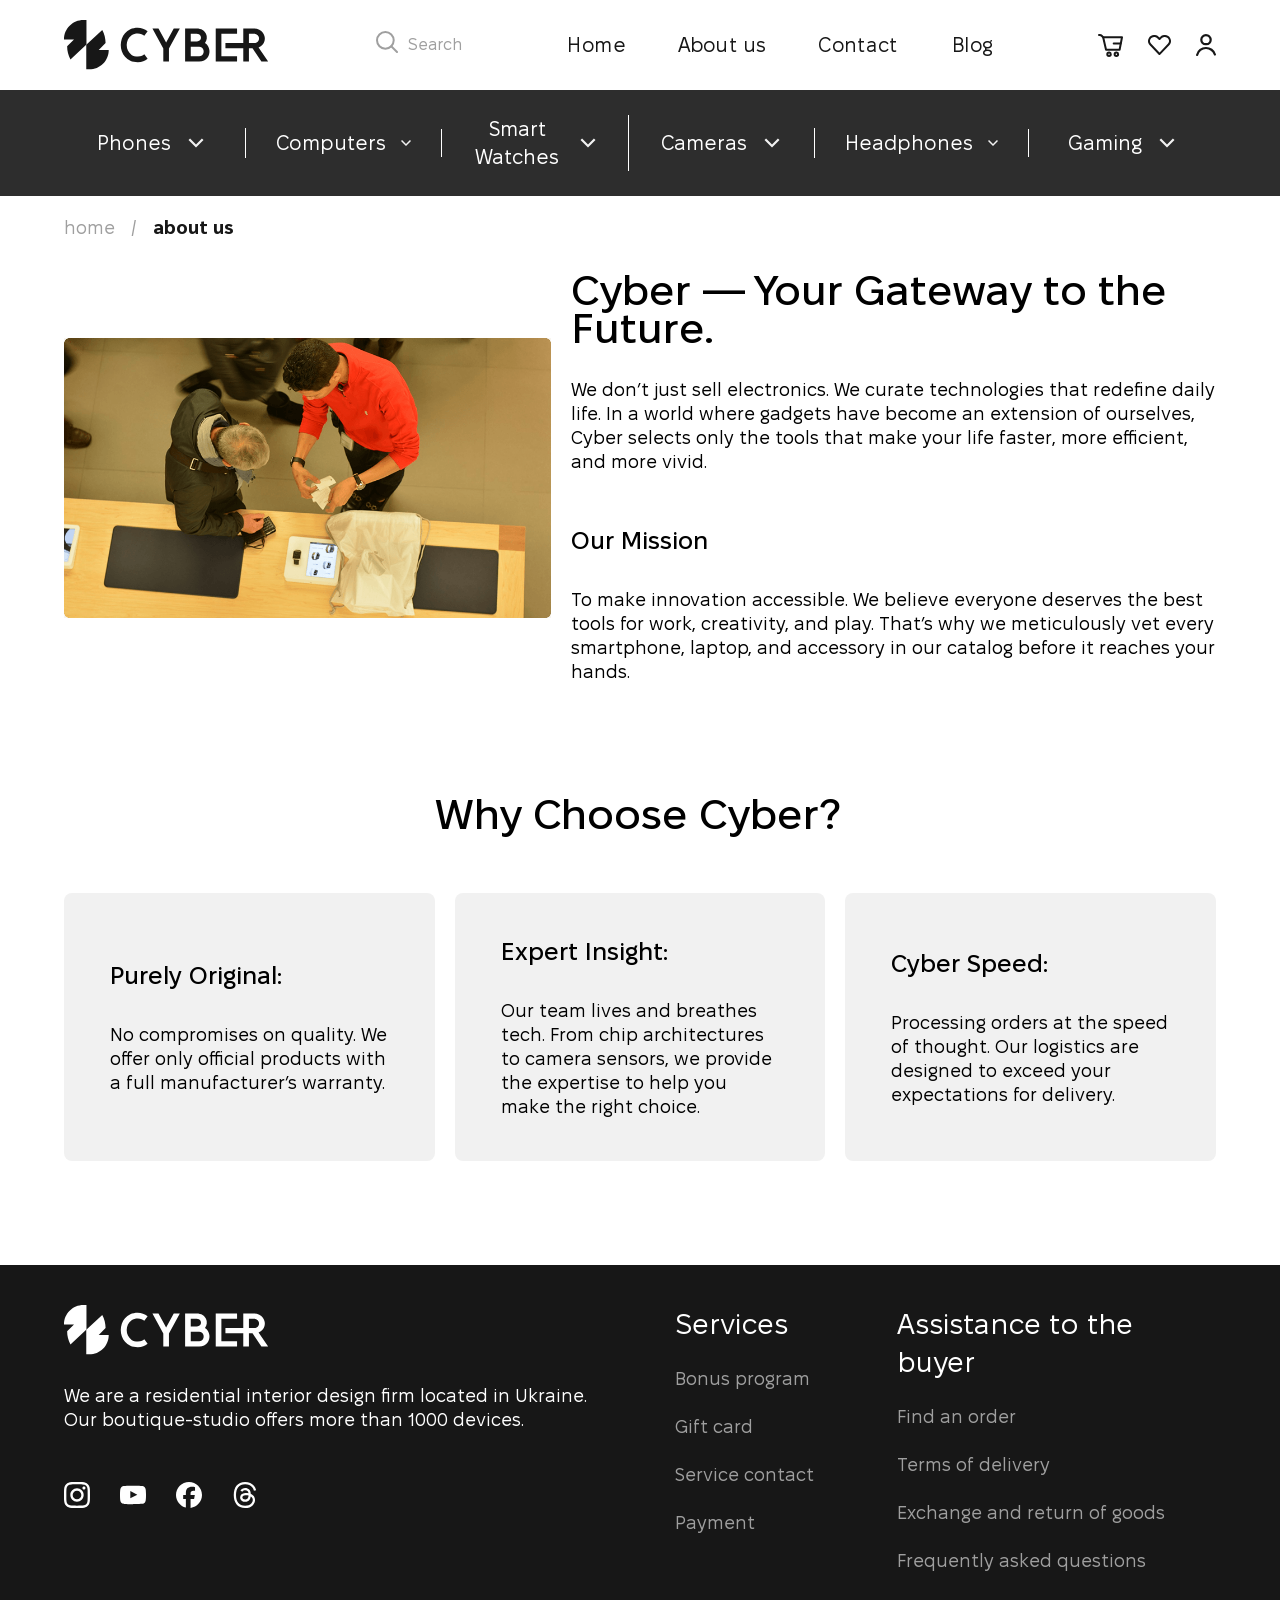
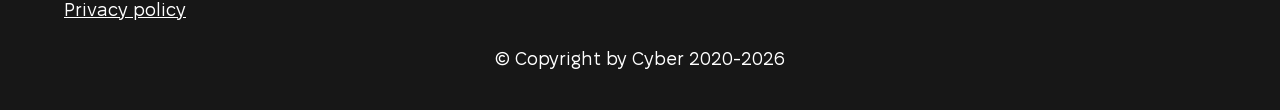
==== about_us.html @ cc4e43ae "adaptive-first-ready-page" ====
<!DOCTYPE html>
<html lang="en">

<head>
    <meta charset="UTF-8">
    <meta name="viewport" content="width=device-width, user-scalable=yes, initial-scale=1.0, maximum-scale=2.0, minimum-scale=1.0">
    <title>E-com-Cyber - techical shop, apple, android, freeges, about_us</title>
    <link rel="stylesheet" href="css/style.css">
</head>

<body>
    <header class="header">
        <nav class="wrapper">
            <div class="for-aling-items">
                <div class="light-line disp-flex">
                    <a href="index.html">
                        <picture>
                            <img class="width-one-hunred logo" src="img/logo-head.svg" alt="logo">
                        </picture>
                    </a>
                    <div class="search disp-flex">
                        <picture>
                            <img src="img/search.svg" alt="search">
                        </picture>
                        <p>Search</p>
                    </div>
                    <div>
                        <picture class="for-menu-header"><img src="img/burger.svg" alt="burger"></picture>
                        <ul class="list-header disp-flex">
                            <li><a href="index.html">Home</a></li>
                            <li><a href="about_us.html">About us</a></li>
                            <li><a href="contact.html">Contact</a></li>
                            <li><a href="blog.html">Blog</a></li>
                        </ul>
                    </div>
                    <ul class="icons disp-flex">
                        <li><a href="#"><img class="svg" src="img/shop-cart.svg" alt="cart"></a></li>
                        <li><a href="#"><img class="svg" src="img/heart.svg" alt="heart"></a></li>
                        <li><a href="#"><img class="svg" src="img/log-in.svg" alt="log-in"></a></li>
                    </ul>
                </div>
            </div>
        </nav>
        <div class="dark-line">
            <nav class="wrapper">
                <div class="dark-line-block">
                    <ul class="dark-line-list">
                        <li class="border">
                            <a href="#">
                                Phones
                                <img class="svg-rotate" src="img/arrow.svg" alt="arrow">
                            </a>
                        </li>
                        <li class="border">
                            <a href="#">
                                Computers
                                <img class="svg-rotate" src="img/arrow.svg" alt="arrow">
                            </a>
                        </li>
                        <li class="border">
                            <a href="#">
                                Smart Watches
                                <img class="svg-rotate" src="img/arrow.svg" alt="arrow">
                            </a>
                        </li>
                        <li class="border">
                            <a href="#">
                                Cameras
                                <img class="svg-rotate" src="img/arrow.svg" alt="arrow">
                            </a>
                        </li>
                        <li class="border">
                            <a href="#">
                                Headphones
                                <img class="svg-rotate" src="img/arrow.svg" alt="arrow">
                            </a>
                        </li>
                        <li>
                            <a href="#">
                                Gaming
                                <img class="svg-rotate" src="img/arrow.svg" alt="arrow">
                            </a>
                        </li>
                    </ul>
                </div>
            </nav>
        </div>
    </header>
    <main>
        <div class="wrapper">
                <div class="active-page">
                    <div class="active-page-div">
                        <span class="grey-sp"><a href="index.html">home</a></span><span class="grey-sp">/</span><span
                            class="dark-sp"><a href="about_us.html">about us</a></span>
                    </div>
                </div>
                <section class="disp-flex space-between img-text">
                    <picture>
                        <img class="img_about-us" src="img/photo-a-s.png" alt="about us">
                    </picture>
                    <div class="text_and_head">
                        <div class="first-text-bl">
                            <h1>Cyber — Your Gateway to the Future.</h1>
                            <p>We don’t just sell electronics. We curate technologies that redefine daily life. In a world
                                where gadgets have become an extension of ourselves, Cyber selects only the tools that make
                                your life faster, more efficient, and more vivid.</p>
                        </div>
                        <div class="second-text-bl">
                            <h3>Our Mission</h3>
                            <p>To make innovation accessible. We believe everyone deserves the best tools for work,
                                creativity, and play. That’s why we meticulously vet every smartphone, laptop, and accessory
                                in our catalog before it reaches your hands.</p>
                        </div>
                    </div>
                </section>
                <div class="head-and-reasons">
                    <h2>Why Choose Cyber?</h2>
                    <div class="disp-grid reasons-bl">
                        <div class="reasons-a-u">
                            <h3>Purely Original:</h3>
                            <p>No compromises on quality. We offer only official products with a full manufacturer’s
                                warranty.</p>
                        </div>
                        <div class="reasons-a-u">
                            <h3>Expert Insight:</h3>
                            <p>Our team lives and breathes tech. From chip architectures to camera sensors, we provide the
                                expertise to help you make the right choice.</p>
                        </div>
                        <div class="reasons-a-u">
                            <h3>Cyber Speed:</h3>
                            <p>Processing orders at the speed of thought. Our logistics are designed to exceed your
                                expectations for delivery.</p>
                        </div>
                    </div>
                </div>
            </div>
        </div>
    </main>
    <footer class="footer">
        <nav class="wrapper">
            <div>
                <div class="for-media justify-center for-padding">
                    <div>
                        <a href="index.html">
                            <img class="logo" src="img/logo-footer.svg" alt="logo">
                        </a>
                        <p class="text-footer item-foot">We are a residential interior design firm located in Ukraine.
                            Our
                            boutique-studio offers more than 1000 devices.</p>
                        <ul class="images-footer disp-flex">
                            <li><a class="socials" href="#"><img src="img/social-inst.svg" alt="instagram"></a></li>
                            <li><a class="socials" href="#"><img src="img/yt.svg" alt="you-tube"></a></li>
                            <li><a class="socials" href="#"><img src="img/fcbk.svg" alt="facebook"></a></li>
                            <li><a class="socials" href="#"><img src="img/social.svg" alt="social"></a></li>
                        </ul>
                    </div>
                    <ul class="first-list-footer list-footer">
                        <li>
                            <h2 class="head-footer margin-none">Services</h2>
                        </li>
                        <li class="item-foot"><a href="#">Bonus program</a></li>
                        <li class="item-foot"><a href="#">Gift card</a></li>
                        <li class="item-foot"><a href="#">Service contact</a></li>
                        <li class="item-foot"><a href="#">Payment</a></li>
                    </ul>
                    <ul class="second-list-footer list-footer">
                        <li>
                            <h2 class="head-footer margin-none">Assistance to the buyer</h2>
                        </li>
                        <li class="item-foot"><a href="#">Find an order</a></li>
                        <li class="item-foot"><a href="#">Terms of delivery</a></li>
                        <li class="item-foot"><a href="#">Exchange and return of goods</a></li>
                        <li class="item-foot"><a href="#">Frequently asked questions</a></li>
                    </ul>
                </div>
            </div>
            <p class="link"><a href="#">Privacy policy</a></p>
            <div class="text-bottom-foot-bl">
                <p class="text-bottom-foot">© Copyright by Cyber 2020-2026</p>
            </div>
        </nav>
    </footer>
</body>

</html>
---- css/style.css ----
@font-face {
    font-family: "Fixel Display";
    src: url("../fonts/FixelDisplay-Thin.woff2") format('woff2'),
        url("../fonts/FixelDisplay-Thin.woff") format('woff'),
        url("../fonts/FixelDisplay-Thin.ttf") format('truetype');
    font-weight: 100;
    font-style: normal;
    font-display: swap;
}

@font-face {
    font-family: "Fixel Display";
    src: url("../fonts/FixelDisplay-Medium.woff2") format('woff2'),
        url("../fonts/FixelDisplay-Medium.woff") format('woff'),
        url("../fonts/FixelDisplay-Medium.ttf") format('truetype');
    font-weight: 500;
    font-style: normal;
    font-display: swap;
}

@font-face {
    font-family: "Fixel Display";
    src: url("../fonts/FixelDisplay-Bold.woff2") format('woff2'),
        url("../fonts/FixelDisplay-Bold.woff") format('woff'),
        url("../fonts/FixelDisplay-Bold.ttf") format('truetype');
    font-weight: bold;
    font-style: normal;
    font-display: swap;
}

@font-face {
    font-family: "Fixel Display";
    src: url("../fonts/FixelDisplay-Regular.woff2") format('woff2'),
        url("../fonts/FixelDisplay-Regular.woff") format('woff'),
        url("../fonts/FixelDisplay-Regular.ttf") format('truetype');
    font-weight: normal;
    font-style: normal;
    font-display: swap;
}

* {
    margin: 0;
    padding: 0;
}

img {
    min-width: 20rem;
    width: 100%;
}

.logo {
    min-width: 100rem;
    max-width: 205rem;
}

html {
    font-size: 0.55px;
}

body {
    cursor: url(../img/phone.cur), auto;
    padding: 0;
    margin: 0;
    font-family: "Fixel Display";
}

a {
    cursor: url(../img/click.cur), default;
}

.header {
    margin: 0 auto;
}

.main {
    margin: 0 auto;
}

.wrapper {
    margin: 0 auto;
    max-width: 1920px;
    width: 90%;

}

ul,
ol {
    list-style: none;
}

li,
ol,
ul,
div,
h3 {
    margin: 0;
}

a {
    text-decoration: none;
}

.disp-flex {
    gap: 10px;
    display: flex;
    align-items: center;
}

.space-between {
    display: flex;
    justify-content: space-between;
}

.disp-grid {
    display: grid;
}

.light-line {
    justify-content: space-between;
    background-color: #FFFFFF;
    padding: 20rem 0;
    display: flex;
    align-items: center;
}

.search {
    font-size: 16rem;
    gap: 10rem;
    color: #9F9F9F;
    display: flex;
    flex-direction: row;
    align-items: center;
    min-height: 50rem;
}

.gap-forty {
    display: flex;
    flex-direction: column;
    gap: 40rem;
}

.svg-rotate {
    transition: 0.4s;
    max-width: 30rem;
}

.svg-rotate:hover {
    transform: rotate(180deg);
}

.svg {
    max-width: 60rem;
    transition: 0.4s;
}

.svg:hover {
    padding-bottom: 3rem;
    transform: scale(1.1);
}

.header-aling {
    justify-content: space-between;
}

.dark-bgc {
    display: none;
    position: fixed;
    top: 0;
    left: 0;
    width: 100%;
    height: 100%;
    background-color: rgba(0, 0, 0, 0.3);
    backdrop-filter: blur(4px);
    z-index: 2;
}

.for-menu-header {
    display: block;
    width: 50px;
    height: 100%;
    cursor: pointer;
}

.cancel {
  position: absolute;
  top: 5px;
  right: 5px;
  cursor: pointer;
}

.list-header {
    display: flex;
    padding: 20px 30px;
    flex-direction: column;
    justify-content: space-around;
    align-items: flex-start;
    position: fixed;
    background-color: #fff;
    width: 50%;
    min-height: 75vh;
    top: 0;
    left: -100%;
    z-index: 2;
    transition: all .5s ease;
    gap: 60rem;
    border-radius: 0 0 20px;
}

.list-header li {
    font-size: 39rem;
    padding-bottom: 20px;
    transform: scale(1.1);
}

.list-header li a,
.icons li a {
    color: #171717;
}

.list-header li a{
    transition: 0.4s;
    border-bottom: 2px solid transparent;
}

.list-header li a:hover {
   border-bottom: 2px solid #171717;
}

.icons {
    display: none;
    gap: 25rem;
}

.dark-line {
    background-color: #2D2D2D;
    padding: 25rem 0;
}

.dark-line-list {
    display: grid;
    flex-direction: row;
    gap: 5px;
    grid-template-columns: repeat(2, 1fr);
    align-items: center;
    justify-content: center;
    margin: 0 auto;
}

.dark-line-list .border {
    border-right: 1px solid#FFF;
}

.dark-line-list li a {
    font-size: 20rem;
    padding: 0 25rem;
    transition: 0.4s;
    color: #FFF;
    display: flex;
    gap: 10rem;
    flex-direction: row;
    align-items: center;
    justify-content: center;
    color: #FFFFFF;
    text-align: center;
}

.dark-line-list a:hover {
    transform: scale(1.05);
}

.main-head {
    font-weight: 200;
    text-transform: uppercase;
    font-style: normal;
    font-size: 72rem;
    margin-bottom: 0;
}

.part-of-head {
    font-weight: 500;
}

.block-for-shadow {
    position: relative;
}

.shadow {
    border-radius: 100%;
    position: absolute;
    display: block;
    min-width: 596px;
    min-height: 554px;
    bottom: -10%;
    z-index: 0;
    opacity: 0.3;
}

.orange {
    right: 45%;
    background: #DB7A47;
    box-shadow: 0 0 90px 100px #DB7A47;
}

.grey {
    left: 45%;
    background: #DCDCDA;
    box-shadow: 0 0 90px 100px #DCDCDA;
}

.img-bl {
    position: relative;
    z-index: 1;
    display: flex;
    align-items: flex-end;
    justify-content: center;
    width: 100%;
    margin: 0;
    padding: 60rem 0 0;
}

.main-block h2 {
    text-transform: uppercase;
    font-size: 42rem;
}

.macbook-block {
    display: flex;
    flex-direction: column;
    gap: 20rem;
}

.for-text {
    flex-direction: column;
    display: flex;
    gap: 40rem;
}

.img-iphones {
    max-width: 1000rem;
}

.macbook-block h2 {
    margin: 0;
}

.dark-btn {
    max-width: 248px;
    width: 100%;
    display: block;
    color: var(--text-color, #171717);
    text-align: center;
    font-size: 30rem;
    font-style: normal;
    font-weight: 400;
    line-height: normal;
    padding: 11rem 10rem;
    border-radius: 5px;
    border: 1px solid var(--text-color, #171717);
    transition: 0.4s;
}

.dark-btn:hover {
    border: 1px solid transparent;
    background-color: var(--text-color, #171717);
    color: #f1f1f1;
}

.text-block {
    font-size: 18rem;
}

.text-info {
    color: FFF;
    align-items: center;
    font-size: 28rem;
    font-style: normal;
    font-weight: 400;
    margin-top: 0;
}

.button-iphones a {
    margin: 0;
}

.button {
    width: 100%;
}

.button a {
    max-width: 270rem;
    width: 100%;
    display: block;
    border-radius: 5px;
    border: 1px solid #FFF;
    padding: 11rem 10rem;
    text-align: center;
    font-size: 30rem;
    color: #FFFFFF;
    margin: 0 auto;
    transition: 0.4s;
}

.button a:hover {
    color: #000;
    border: 1px solid #FFF;
    background-color: #fff;
}

.info {
    display: flex;
    flex-direction: column;
    align-items: center;
    text-align: center;
    gap: 50rem;
}

.info p,
.info h1,
.info a {
    color: #FFF;
}

.iphones-block {
    overflow: hidden;
    padding: 100rem 0 0 0;
    display: flex;
    flex-direction: column;
    justify-content: space-between;
    margin: 0 auto;
    min-height: 830rem;
    background: var(--text-color, #171717);
}

.section {
    align-items: center;
}

.main-block {
    display: grid;
    min-height: 800rem;
    grid-template-columns: repeat(1, 1fr);
    grid-template-rows: repeat(4, 1fr);
}

.macbook-block {
    padding: 10rem 0 10rem 10rem;
    background: var(--ligh-gray, #F1F1F1);
    grid-column: 1 / 2;
    grid-row: 2 / 3;
    display: flex;
    align-items: center;
    justify-content: space-between;
    gap: 15rem;
    flex-direction: row;
}

.plastation-five {
    gap: 15rem;
    padding: 10rem 10rem 10rem 0;
    display: flex;
    flex-direction: row;
    justify-content: space-between;
    align-items: center;
    background: #FFF;
    grid-column: 1 / 2;
    grid-row: 1 / 2;
}

.text-apl-vision {
    max-width: 348px;
}

.apple-airpods-block {
    padding: 10rem 10rem 10rem 0;
    grid-column: 2 / 3;
    grid-row: 2 / 3;
    background: #F1F1F1;
    display: flex;
    flex-direction: row;
    align-items: center;
    justify-content: space-between;
}

.apl-vision-block {
    gap: 15rem;
    display: flex;
    padding: 10rem 10rem 10rem 0;
    flex-direction: row;
    justify-content: space-between;
    background: #CACACA;
    grid-column: 2/3;
    align-items: center;
    grid-column: 2 / 3;
    grid-row: 2 / 3;
}


.styles-for-head {
    gap: 15rem;
    font-size: 42rem;
    font-style: normal;
    font-weight: 500;
    line-height: normal;
    margin: 0;
    padding: 100rem 0 40rem 0;
}

.buttons-list {
    padding: 0;
    justify-content: center;
    gap: 20rem;
    grid-template-columns: repeat(2, 1fr);
}

.btn-grey {
    font-size: 28rem;
    font-style: normal;
    font-weight: 400;
    line-height: normal;
    background-color: #F1F1F1;
    color: #171717;
    min-height: 110px;
    display: block;
    align-items: center;
    border-radius: 5px;
    display: grid;
    text-align: center;
    align-items: center;
    transition: 0.4s;
}

.btn-grey:hover {
    background-color: #171717;
    color: #F1F1F1;
}

.buttons-disp-block {
    display: block;
}

.ul-category-list {
    display: flex;
    max-width: 617px;
    justify-content: space-between;
    margin: 0;
    padding: 0;
}

.items_list-category a {
    font-size: 24rem;
    font-style: normal;
    font-weight: 400;
    line-height: normal;
    color: #9F9F9F;
    transition: 0.4s;
    border-bottom: 2px solid transparent;
}

.items_list-category a:hover {
    color: #171717;
    border-bottom: 2px solid #000;
}

.items_list-category-dark a {
    color: #171717;
    border-bottom: 2px solid #000;
}

.figures_main-page {
    display: grid;
    grid-template-columns: repeat(2, 1fr);
    grid-template-rows: auto;
    gap: 20rem;
    padding: 37rem 0 0 0;
}

.figures_main-page-second {
    display: grid;
    grid-template-columns: repeat(2, 1fr);
    grid-template-rows: auto;
    gap: 20rem;
    padding-bottom: 100rem;
}

.figure {
    margin: 0;
    padding: 28rem 24rem 38rem;
    background-color: #F1F1F1;
    border-radius: 5px;
    display: flex;
    align-items: center;
    text-align: center;
    flex-direction: column;
    transition: 0.4s;
}

.figure:hover {
    box-shadow: 0 0 5px 5px rgba(0, 0, 0, 0.1);
}

.column-space-beetwen {
    display: flex;
    flex-direction: column;
    justify-content: space-between;
    margin: 0;
    padding: 0;
    padding: 0;
    height: 100%;
}

.btn_figures-block {
    width: 100%;
    display: block;
}

.price-and-button {
    display: flex;
    flex-direction: column;
}

.text-and-button p,
.text-and-button h3,
.text-and-button a {
    margin: 0;
}

.img-figure,
.for-img-scale {
    width: 100%;
    margin: 0;
    max-height: 340px;
}

.heads_figure {
    font-size: 24rem;
    font-weight: 500;
}

.price-bl {
    display: flex;
    align-items: center;
    gap: 10rem;
    justify-content: center;
}

.price {
    padding-bottom: 20rem;
    font-size: 30rem;
    font-weight: 700;
    margin: 0;
}

.discount {
    color: var(--gray-middle, #9F9F9F);
    text-decoration: line-through;
    font-size: 20rem;
    font-style: normal;
    font-weight: 400;
    padding-bottom: 20rem;
}

.price-and-button {
    display: flex;
    flex-direction: column;
}

.btn_figures {
    box-sizing: border-box;
    margin: 0;
    border: 2px solid transparent;
    color: #FFF;
    font-size: 24rem;
    font-style: normal;
    font-weight: 400;
    line-height: normal;
    background-color: #171717;
    display: block;
    padding: 7rem 20rem;
    width: 100%;
    max-width: 250px;
    border-radius: 5px;
    margin: 0 auto;
    transition: 0.4s;
}

.btn_figures:hover {
    transform: scale(1.03);
    border: 2px solid #000;
    background: #FFF;
    color: #171717;
}

.winter-sale {
    display: inline-block;
    text-transform: uppercase;
    font-size: 55rem;
    color: #FFF;
    margin: 0;
}

.span-winter-sale {
    font-weight: 200;
}

.winter-sale-section {
    overflow: hidden;
    display: flex;
    gap: 20px;
    justify-content: space-between;
    margin-bottom: 96rem;
    background: radial-gradient(109.45% 50% at 50% 50%, #000 0%, #282828 100%);
}

.img-winter-sale-for-position {
    position: absolute;
}

.img-winter-sale {
    min-height: 100%;
    display: flex;
    align-items: center;
}

.head-winter-sale {
    display: flex;
    text-align: center;
}

.winter-sale-block {
    display: flex;
    flex-direction: column;
    align-items: center;
    gap: 60rem;
}

.aling-winter-sale {
    min-height: 35vh;
    display: flex;
    text-align: center;
    justify-content: center;
}

.button-winter-sale {
    margin: 0;
    display: block;
    max-width: 270rem;
    width: 100%;

}

.btn-winter-sale {
    display: block;
    max-width: 270rem;
    width: 100%;
    box-sizing: border-box;
}

.iphones-winter-sale {
    min-height: 100%;
    display: flex;
    align-items: flex-end;
}

.aling-items {
    display: flex;
    align-items: center;
    flex-direction: column;
}

.margin-none {
    margin: 0;
}

.aling-items-foot {
    display: flex;
    align-items: center;
}

.text-left {
    text-align: left;
}

.footer {
    background-color: #171717;
    color: #FFFFFF;
}

.text-footer {
    padding: 29rem 0 50rem;
    max-width: 528px;
    font-size: 18rem;
    font-style: normal;
    font-weight: 400;
    line-height: normal;
}

.head-footer {
    font-size: 28rem;
    font-style: normal;
    font-weight: 400;
    line-height: normal;
    display: flex;
    flex-direction: column;
    gap: 24rem;
}

.list-footer {
    display: flex;
    flex-direction: column;
    gap: 24rem;
}

.list-footer li {
    font-size: 18rem;
    font-weight: 400;
}

.first-list-footer {
    padding: 0;
    font-style: normal;
    font-weight: 400;
    line-height: normal;
    min-height: 174px;
}

.second-list-footer {
    padding: 0;
    max-width: 319px;
    min-height: 174px;
}

.images-footer {
    gap: 30rem;
    padding: 0;
    margin: 0;
}

.link {
    padding: 25rem 0;
}

.link a {
    display: inline-block;
    font-size: 18rem;
    font-style: normal;
    font-weight: 400;
    line-height: normal;
    text-decoration-line: underline;
    text-decoration-style: solid;
    color: #FFFFFF;
    transition: 0.4s;
}

.link a:hover {
    padding-left: 5rem;
    transform: scale(1.1);
}

.text-bottom-foot {
    color: #FFFFFF;
    font-size: 18rem;
    font-style: normal;
    font-weight: 400;
    line-height: normal;
    text-align: center;
}

.text-bottom-foot-bl {
    width: 100%;
    padding-bottom: 39rem;
}

.justify-center {
    justify-content: space-between;
}

.item-foot a {
    border-bottom: solid 3px transparent;
    color: var(--gray-middle, #9F9F9F);
    font-size: 18rem;
    font-style: normal;
    font-weight: 400;
    line-height: normal;
    transition: 0.4s;
}

.item-foot a:hover {
    border-bottom: solid 2px var(--gray-middle, #9F9F9F);
}

.for-padding {
    padding: 40rem 0 0 0;
}

.active-page {
    font-family: "Fixel Display";
    font-size: 18rem;
    font-style: normal;
    line-height: normal;
    padding: 20rem 0 32rem;
}

.active-page-div {
    gap: 16rem;
    display: inline-flex;
}

.active-page .grey-sp {
    color: #9F9F9F;
    font-weight: 400;
}

.dark-sp,
.grey-sp {
    transition: 0.4s;
}

.grey-sp a {
    color: #9F9F9F;
    font-weight: 400;
}

.grey-sp:hover {
    transform: scale(1.06);
}

.active-page .dark-sp {
    font-family: "Fixel Display";
    font-size: 18rem;
    font-style: normal;
    font-weight: 600;
    line-height: normal;
}

.dark-sp a {
    font-family: "Fixel Display";
    font-size: 18rem;
    font-style: normal;
    font-weight: 600;
    line-height: normal;
    color: #171717;
}

.dark-sp:hover {
    transform: scale(1.06);
}


.socials img {
    transition: 0.4s;
}

.socials img:hover {
    transform: scale(1.25);
}

/* about us */

.img-text {
    gap: 20rem;
}

.img_about-us {
    max-width: 870px;
    width: 100%;
}

.head-and-reasons {
    padding: 101rem 0 104rem;
}

.head-and-reasons h2 {
    max-width: 410px;
    margin: 0 auto;
    font-size: 42rem;
    font-style: normal;
    font-weight: 500;
    line-height: normal
}

.text_and_head {
    max-width: 742px;
    width: 100%;
}

.first-text-bl {
    display: flex;
    flex-direction: column;
    padding-bottom: 50rem;
    gap: 30rem;
}

.first-text-bl h1 {
    font-size: 42rem;
    font-style: normal;
    font-weight: 500;
    line-height: 0.9em;
}

.first-text-bl p,
.second-text-bl p {
    font-size: 18rem;
    font-style: normal;
    font-weight: 400;
    line-height: normal;
}

.second-text-bl {
    display: flex;
    flex-direction: column;
    gap: 30rem;
}

.second-text-bl h3 {
    font-size: 24rem;
    font-style: normal;
    font-weight: 500;
    line-height: normal;
}

.reasons-bl {
    min-height: 200px;
    padding-top: 50rem;
    grid-template-columns: repeat(3, 1fr);
    flex-direction: row;
    gap: 20px;
}

.reasons-a-u {
    display: flex;
    flex-direction: column;
    justify-content: center;
    padding: 42rem 46rem;
    border-radius: 8px;
    gap: 30rem;
    background: var(--ligh-gray, #F1F1F1);
}

.reasons-a-u h3 {
    font-size: 24rem;
    font-style: normal;
    font-weight: 500;
    line-height: normal;
}

.reasons-a-u p {
    font-size: 18rem;
    font-style: normal;
    font-weight: 400;
    line-height: normal;
}

/* contact */


.main-block-contact {
    padding-bottom: 111rem;
}

.flex-column {
    display: flex;
    flex-direction: column;
}

.gap-ten {
    display: flex;
    gap: 10rem;
}

.gap-fifteen {
    display: flex;
    gap: 15rem;
}

.gap-thirty {
    display: flex;
    gap: 30rem;
}

.info-contact {
    display: flex;
    flex-direction: column;
    gap: 35rem;
}

.list-contact {
    flex-direction: column;
}

.blocks-of-info {
    display: flex;
    flex-direction: column;
    gap: 20rem;
}

.for-media {
    display: flex;
    flex-direction: column;
    gap: 20px;
}


.blocks-of-info a,
.blocks-of-info address {
    color: #171717;
    font-size: 18rem;
    font-style: normal;
    font-weight: 400;
    line-height: normal;
}

.blocks-of-info h1,
.blocks-of-info h2 {
    font-size: 24rem;
    font-style: normal;
    font-weight: 500;
    line-height: normal;
}

.geo-loc {
    max-width: 850px;
    width: 100%;
}

/* blog */

.width-one-hunred {
    display: inline-block;
    width: 100%;
}

.figures-blog {
    display: grid;
    grid-template-columns: repeat(2, 1fr);
    gap: 20rem;
    padding-bottom: 99rem;
}

.figure-blog {
    min-height: 560px;
}

.figure-blog figcaption {
    height: 100%;
    display: flex;
    flex-direction: column;
    justify-content: space-between;
    gap: 20rem;
}

.figure-blog figcaption h1,
.figure-blog figcaption h2 {
    font-size: 24rem;
    font-style: normal;
    font-weight: 500;
    line-height: normal;
}

.text-blog {
    font-size: 18rem;
    font-style: normal;
    font-weight: 400;
    line-height: normal;
}

.read-more,
.date {
    color: var(--gray-middle, #9F9F9F);
    font-size: 18rem;
    font-style: normal;
    font-weight: 500;
    line-height: normal;
}

.read-more img {
    max-width: 40rem;
}

.delete-img {
    display: none;

}

.min-width {
    min-width: 30px;
}





@media screen and (min-width:320px) {
    html {
        font-size: 0.55px;
    }

    .icons {
        display: flex;
    }

    .main-block {
        grid-template-columns: repeat(1, 1fr);
        grid-template-rows: repeat(2, 1fr);
    }

    .plastation-five {
        border: 1px solid #000;
        grid-column: 1 / 3;
        grid-row: 1 / 2;
    }

    .macbook-block {
        border: 1px solid #000;
        grid-column: 1 / 3;
        grid-row: 3 / 4;
    }

    .apple-airpods-block {
        border: 1px solid #000;
        grid-column: 1/2;
    }

    .apl-vision-block {
        border: 1px solid #000;
        grid-column: 2 / 3;
        grid-row: 2 / 3;
    }
}

@media screen and (min-width:500px) {
    .main-block {
        grid-template-columns: repeat(4, 1fr);
    }

    .plastation-five {
        padding: 30rem 30rem 30rem 0;
        grid-column: 1 / 3;
        grid-row: 1 / 2;
    }

    .macbook-block {
        padding: 30rem 0 30rem 30rem;
        grid-row: 1 / 3;
        grid-column: 3 / 5;
    }

    .apple-airpods-block {
        padding: 30rem 30rem 30rem 0;
    }

    .apl-vision-block {
        padding: 30rem 30rem 30rem 0;
    }
}

@media screen and (min-width:1200px) {
    .dark-line-list {
        grid-template-columns: repeat(6, 1fr);
    }
}

@media screen and (min-width:638px) {

    .header .list-header {
        display: flex;
        position: static;
        left: 0;
        flex-direction: row;
        justify-content: space-between;
        padding: 0;
        min-height: 0;
        width: 100%;
    }

    .list-header li{
        font-size: 18rem;
        padding: 0;
    }

    .for-menu-header {
        display: none;
    }

    .figures_main-page,
    .figures_main-page-second {
        grid-template-columns: repeat(4, 1fr);
    }
}

@media screen and (min-width:800px) {
    html {
        font-size: 0.75px;
    }

    .delete-img {
        display: block;
    }

}

@media screen and (min-width:1000px) {
    html {
        font-size: 1px;
    }

    .winter-sale {
        font-size: 72rem;
    }

    .buttons-list {
        grid-template-columns: repeat(6, 1fr);
    }

    .for-media {
        flex-direction: row;
        justify-content: space-between;
    }
}
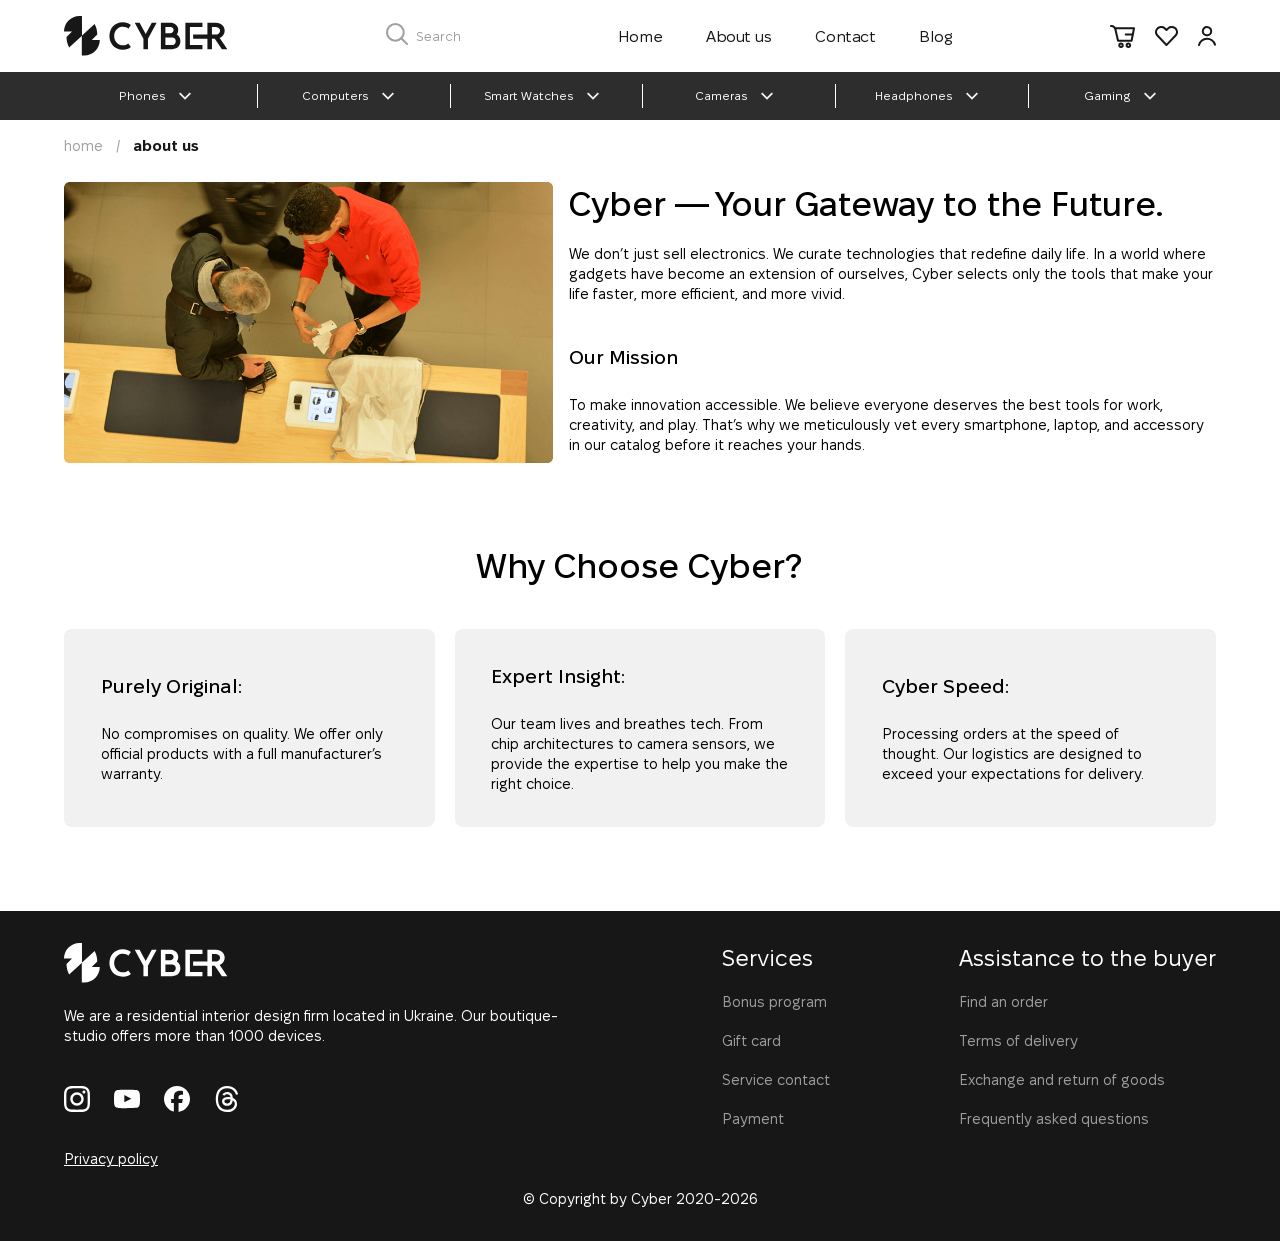
==== commit efdbbd49: "about-us-ready" ====
--- a/about_us.html
+++ b/about_us.html
@@ -9,6 +9,7 @@
 </head>
 
 <body>
+    <div class="dark-bgc"></div>
     <header class="header">
         <nav class="wrapper">
             <div class="for-aling-items">
@@ -25,12 +26,12 @@
                         <p>Search</p>
                     </div>
                     <div>
-                        <picture class="for-menu-header"><img src="img/burger.svg" alt="burger"></picture>
                         <ul class="list-header disp-flex">
-                            <li><a href="index.html">Home</a></li>
-                            <li><a href="about_us.html">About us</a></li>
-                            <li><a href="contact.html">Contact</a></li>
-                            <li><a href="blog.html">Blog</a></li>
+                            <li><a class="item" href="index.html">Home</a></li>
+                            <li><a class="item" href="about_us.html">About us</a></li>
+                            <li><a class="item" href="contact.html">Contact</a></li>
+                            <li><a class="item" href="blog.html">Blog</a></li>
+                            <li class="cancel">x</li>
                         </ul>
                     </div>
                     <ul class="icons disp-flex">
@@ -38,6 +39,7 @@
                         <li><a href="#"><img class="svg" src="img/heart.svg" alt="heart"></a></li>
                         <li><a href="#"><img class="svg" src="img/log-in.svg" alt="log-in"></a></li>
                     </ul>
+                    <picture class="for-menu-header"><img src="img/burger.svg" alt="burger"></picture>
                 </div>
             </div>
         </nav>
@@ -94,42 +96,46 @@
                             class="dark-sp"><a href="about_us.html">about us</a></span>
                     </div>
                 </div>
-                <section class="disp-flex space-between img-text">
-                    <picture>
-                        <img class="img_about-us" src="img/photo-a-s.png" alt="about us">
-                    </picture>
-                    <div class="text_and_head">
-                        <div class="first-text-bl">
-                            <h1>Cyber — Your Gateway to the Future.</h1>
-                            <p>We don’t just sell electronics. We curate technologies that redefine daily life. In a world
-                                where gadgets have become an extension of ourselves, Cyber selects only the tools that make
-                                your life faster, more efficient, and more vivid.</p>
-                        </div>
-                        <div class="second-text-bl">
-                            <h3>Our Mission</h3>
-                            <p>To make innovation accessible. We believe everyone deserves the best tools for work,
-                                creativity, and play. That’s why we meticulously vet every smartphone, laptop, and accessory
-                                in our catalog before it reaches your hands.</p>
-                        </div>
-                    </div>
-                </section>
-                <div class="head-and-reasons">
-                    <h2>Why Choose Cyber?</h2>
-                    <div class="disp-grid reasons-bl">
-                        <div class="reasons-a-u">
-                            <h3>Purely Original:</h3>
-                            <p>No compromises on quality. We offer only official products with a full manufacturer’s
-                                warranty.</p>
-                        </div>
-                        <div class="reasons-a-u">
-                            <h3>Expert Insight:</h3>
-                            <p>Our team lives and breathes tech. From chip architectures to camera sensors, we provide the
-                                expertise to help you make the right choice.</p>
-                        </div>
-                        <div class="reasons-a-u">
-                            <h3>Cyber Speed:</h3>
-                            <p>Processing orders at the speed of thought. Our logistics are designed to exceed your
-                                expectations for delivery.</p>
+                <div class="about-info">
+                    <div>
+                        <section class="disp-flex space-between img-text">
+                            <picture>
+                                <img class="img_about-us delete-img" src="img/photo-a-s.png" alt="about us">
+                            </picture>
+                            <div class="text_and_head">
+                                <div class="first-text-bl">
+                                    <h1>Cyber — Your Gateway to the Future.</h1>
+                                    <p>We don’t just sell electronics. We curate technologies that redefine daily life. In a world
+                                        where gadgets have become an extension of ourselves, Cyber selects only the tools that make
+                                        your life faster, more efficient, and more vivid.</p>
+                                </div>
+                                <div class="second-text-bl">
+                                    <h3>Our Mission</h3>
+                                    <p>To make innovation accessible. We believe everyone deserves the best tools for work,
+                                        creativity, and play. That’s why we meticulously vet every smartphone, laptop, and accessory
+                                        in our catalog before it reaches your hands.</p>
+                                </div>
+                            </div>
+                        </section>
+                        <div class="head-and-reasons">
+                            <h2>Why Choose Cyber?</h2>
+                            <div class="disp-grid reasons-bl">
+                                <div class="reasons-a-u reason-firt">
+                                    <h3>Purely Original:</h3>
+                                    <p>No compromises on quality. We offer only official products with a full manufacturer’s
+                                        warranty.</p>
+                                </div>
+                                <div class="reasons-a-u reason-second">
+                                    <h3>Expert Insight:</h3>
+                                    <p>Our team lives and breathes tech. From chip architectures to camera sensors, we provide the
+                                        expertise to help you make the right choice.</p>
+                                </div>
+                                <div class="reasons-a-u reason-third">
+                                    <h3>Cyber Speed:</h3>
+                                    <p>Processing orders at the speed of thought. Our logistics are designed to exceed your
+                                        expectations for delivery.</p>
+                                </div>
+                            </div>
                         </div>
                     </div>
                 </div>
@@ -180,6 +186,24 @@
             </div>
         </nav>
     </footer>
+    <script>
+        const dark = document.querySelector(".dark-bgc"),
+            burger = document.querySelector(".for-menu-header"),
+            menu = document.querySelector(".list-header"),
+            cancel = document.querySelector(".cancel")
+
+        burger.addEventListener("click", function () {
+            menu.style.left = "0";
+            dark.style.display = "block"
+        })
+
+        function cancelBurger() {
+            menu.style.left = "-100%";
+            dark.style.display = "none"
+        }
+        cancel.addEventListener("click", cancelBurger)
+        dark.addEventListener("click", cancelBurger)
+    </script>
 </body>
 
 </html>
--- a/css/style.css
+++ b/css/style.css
@@ -49,7 +49,7 @@
 }
 
 .logo {
-    min-width: 100rem;
+    min-width: 140rem;
     max-width: 205rem;
 }
 
@@ -182,10 +182,10 @@
 }
 
 .cancel {
-  position: absolute;
-  top: 5px;
-  right: 5px;
-  cursor: pointer;
+    position: absolute;
+    top: 20px;
+    right: 20px;
+    cursor: pointer;
 }
 
 .list-header {
@@ -196,18 +196,18 @@
     align-items: flex-start;
     position: fixed;
     background-color: #fff;
-    width: 50%;
-    min-height: 75vh;
+    width: 70%;
+    min-height: 97vh;
     top: 0;
     left: -100%;
     z-index: 2;
     transition: all .5s ease;
     gap: 60rem;
-    border-radius: 0 0 20px;
+    border-radius: 0 0 1000rem;
 }
 
 .list-header li {
-    font-size: 39rem;
+    font-size: 50rem;
     padding-bottom: 20px;
     transform: scale(1.1);
 }
@@ -217,13 +217,13 @@
     color: #171717;
 }
 
-.list-header li a{
+.list-header li a {
     transition: 0.4s;
     border-bottom: 2px solid transparent;
 }
 
 .list-header li a:hover {
-   border-bottom: 2px solid #171717;
+    border-bottom: 2px solid #171717;
 }
 
 .icons {
@@ -233,26 +233,35 @@
 
 .dark-line {
     background-color: #2D2D2D;
-    padding: 25rem 0;
+    padding: 15rem 0;
 }
 
 .dark-line-list {
     display: grid;
     flex-direction: row;
     gap: 5px;
-    grid-template-columns: repeat(2, 1fr);
-    align-items: center;
-    justify-content: center;
-    margin: 0 auto;
-}
-
-.dark-line-list .border {
-    border-right: 1px solid#FFF;
+    grid-template-columns: repeat(6, 1fr);
+    align-items: center;
+    justify-content: space-between;
+    overflow-x: scroll;
+}
+
+.dark-line-list::-webkit-scrollbar-thumb {
+    display: none;
+}
+
+.dark-line-list::-webkit-scrollbar {
+    background: none;
+    display: none;
+}
+
+.dark-line-list li+li {
+    border-left: 1px solid#FFF;
 }
 
 .dark-line-list li a {
-    font-size: 20rem;
-    padding: 0 25rem;
+    font-size: 15rem;
+    padding: 0 20rem;
     transition: 0.4s;
     color: #FFF;
     display: flex;
@@ -262,6 +271,7 @@
     justify-content: center;
     color: #FFFFFF;
     text-align: center;
+    white-space: nowrap;
 }
 
 .dark-line-list a:hover {
@@ -437,7 +447,6 @@
 
 .main-block {
     display: grid;
-    min-height: 800rem;
     grid-template-columns: repeat(1, 1fr);
     grid-template-rows: repeat(4, 1fr);
 }
@@ -540,7 +549,7 @@
 
 .ul-category-list {
     display: flex;
-    max-width: 617px;
+    max-width: 617rem;
     justify-content: space-between;
     margin: 0;
     padding: 0;
@@ -627,6 +636,7 @@
 .img-figure,
 .for-img-scale {
     width: 100%;
+    aspect-ratio: 159/170;
     margin: 0;
     max-height: 340px;
 }
@@ -703,12 +713,16 @@
 }
 
 .winter-sale-section {
+    margin-bottom: 96rem;
+    background: radial-gradient(109.45% 50% at 50% 50%, #000 0%, #282828 100%);
+}
+
+.winter-sale-section-block {
     overflow: hidden;
     display: flex;
     gap: 20px;
     justify-content: space-between;
-    margin-bottom: 96rem;
-    background: radial-gradient(109.45% 50% at 50% 50%, #000 0%, #282828 100%);
+    min-height: 30vh;
 }
 
 .img-winter-sale-for-position {
@@ -716,14 +730,16 @@
 }
 
 .img-winter-sale {
-    min-height: 100%;
-    display: flex;
-    align-items: center;
+    display: flex;
+    align-items: center;
+    aspect-ratio: 264/145;
+    max-width: 537rem;
 }
 
 .head-winter-sale {
     display: flex;
     text-align: center;
+    white-space: nowrap;
 }
 
 .winter-sale-block {
@@ -733,7 +749,9 @@
     gap: 60rem;
 }
 
+
 .aling-winter-sale {
+    padding: 30rem 0;
     min-height: 35vh;
     display: flex;
     text-align: center;
@@ -756,9 +774,10 @@
 }
 
 .iphones-winter-sale {
-    min-height: 100%;
     display: flex;
     align-items: flex-end;
+    aspect-ratio: 264/145;
+    max-width: 537rem;
 }
 
 .aling-items {
@@ -825,9 +844,14 @@
 
 .second-list-footer {
     padding: 0;
-    max-width: 319px;
-    min-height: 174px;
-}
+    max-width: 400rem;
+}
+
+.second-list-footer h2 {
+    white-space: nowrap;
+    width: 100%;
+}
+
 
 .images-footer {
     gap: 30rem;
@@ -956,6 +980,12 @@
 
 /* about us */
 
+.about-info {
+    min-height: 70vh;
+    display: flex;
+    align-items: center;
+}
+
 .img-text {
     gap: 20rem;
 }
@@ -970,7 +1000,8 @@
 }
 
 .head-and-reasons h2 {
-    max-width: 410px;
+    max-width: 410rem;
+    white-space: nowrap;
     margin: 0 auto;
     font-size: 42rem;
     font-style: normal;
@@ -1019,11 +1050,22 @@
 }
 
 .reasons-bl {
-    min-height: 200px;
     padding-top: 50rem;
-    grid-template-columns: repeat(3, 1fr);
+    grid-template-columns: repeat(2, 1fr);
     flex-direction: row;
     gap: 20px;
+}
+
+.reason-firt {
+    grid-row: 1 / 2;
+}
+
+.reason-second {
+    grid-row: 1 / 2;
+}
+
+.reason-third {
+    grid-row: 1 / 2;
 }
 
 .reasons-a-u {
@@ -1096,7 +1138,7 @@
 .for-media {
     display: flex;
     flex-direction: column;
-    gap: 20px;
+    gap: 10px;
 }
 
 
@@ -1190,10 +1232,6 @@
 
 
 @media screen and (min-width:320px) {
-    html {
-        font-size: 0.55px;
-    }
-
     .icons {
         display: flex;
     }
@@ -1204,27 +1242,44 @@
     }
 
     .plastation-five {
-        border: 1px solid #000;
         grid-column: 1 / 3;
         grid-row: 1 / 2;
     }
 
     .macbook-block {
-        border: 1px solid #000;
         grid-column: 1 / 3;
         grid-row: 3 / 4;
     }
 
     .apple-airpods-block {
-        border: 1px solid #000;
+        border-top: 1px solid #000;
+        border-bottom: 1px solid #000;
         grid-column: 1/2;
     }
 
     .apl-vision-block {
-        border: 1px solid #000;
+        border-top: 1px solid #000;
+        border-bottom: 1px solid #000;
         grid-column: 2 / 3;
         grid-row: 2 / 3;
     }
+
+    .reasons-bl {
+        grid-template-columns: repeat(1, 1fr);
+    }
+
+    .reason-firt {
+        grid-row: 1 / 2;
+    }
+
+    .reason-second {
+        grid-row: 2 / 3;
+    }
+
+    .reason-third {
+        grid-row: 3 / 4;
+    }
+
 }
 
 @media screen and (min-width:500px) {
@@ -1245,17 +1300,15 @@
     }
 
     .apple-airpods-block {
+        border-top: 1px solid transparent;
+        border-bottom: 1px solid transparent;
         padding: 30rem 30rem 30rem 0;
     }
 
     .apl-vision-block {
+        border-top: 1px solid transparent;
+        border-bottom: 1px solid transparent;
         padding: 30rem 30rem 30rem 0;
-    }
-}
-
-@media screen and (min-width:1200px) {
-    .dark-line-list {
-        grid-template-columns: repeat(6, 1fr);
     }
 }
 
@@ -1272,7 +1325,7 @@
         width: 100%;
     }
 
-    .list-header li{
+    .list-header li {
         font-size: 18rem;
         padding: 0;
     }
@@ -1280,39 +1333,128 @@
     .for-menu-header {
         display: none;
     }
+
+    ul.list-header li.cancel {
+        display: none;
+    }
+
+    .reasons-bl {
+        grid-template-columns: repeat(3, 1fr);
+    }
+
+    .reason-firt {
+        grid-column: 1 / 2;
+        grid-row: 1 / 2;
+    }
+
+    .reason-second {
+        grid-column: 2 / 3;
+        grid-row: 1 / 2;
+    }
+
+    .reason-third {
+        grid-column: 3 / 4;
+        grid-row: 1 / 2;
+    }
+}
+
+@media screen and (min-width:800px) {
+    html {
+        font-size: 0.75px;
+    }
+
+
+    .styles-for-head {
+        font-size: 38rem;
+    }
+
+    .text-block {
+        font-size: 14rem;
+    }
+
+}
+
+@media screen and (min-width:1000px) {
 
     .figures_main-page,
     .figures_main-page-second {
         grid-template-columns: repeat(4, 1fr);
     }
-}
-
-@media screen and (min-width:800px) {
+
+
     html {
-        font-size: 0.75px;
-    }
-
-    .delete-img {
-        display: block;
-    }
-
-}
-
-@media screen and (min-width:1000px) {
-    html {
-        font-size: 1px;
+        font-size: 0.80px;
     }
 
     .winter-sale {
         font-size: 72rem;
-    }
-
-    .buttons-list {
-        grid-template-columns: repeat(6, 1fr);
     }
 
     .for-media {
         flex-direction: row;
         justify-content: space-between;
     }
+}
+
+@media screen and (min-width:1200px) {
+    .delete-img {
+        display: block;
+    }
+
+    .dark-line-list {
+        grid-template-columns: repeat(6, 1fr);
+    }
+}
+
+@media screen and (min-width:2000px) {
+    html {
+        font-size: 1px;
+    }
+}
+
+@media screen and (min-width:1300px) {
+    .dark-line-list li a {
+        padding: 0 25rem;
+        font-size: 20rem;
+    }
+
+    .buttons-list {
+        grid-template-columns: repeat(6, 1fr);
+    }
+}
+
+
+@media screen and (min-width:3000px) {
+    html {
+        font-size: 1.3px;
+    }
+
+    .list-footer {
+        min-width: 450rem;
+    }
+
+    .list-footer li a {
+        font-size: 25rem;
+    }
+
+    .list-footer li h2 {
+        font-size: 40rem;
+    }
+
+    .styles-for-head {
+        font-size: 50rem;
+    }
+
+    .text-block {
+        font-size: 26rem;
+    }
+
+    .text-footer {
+        font-size: 30px;
+    }
+
+    .socials img,
+    .svg {
+        min-width: 40rem;
+    }
 }
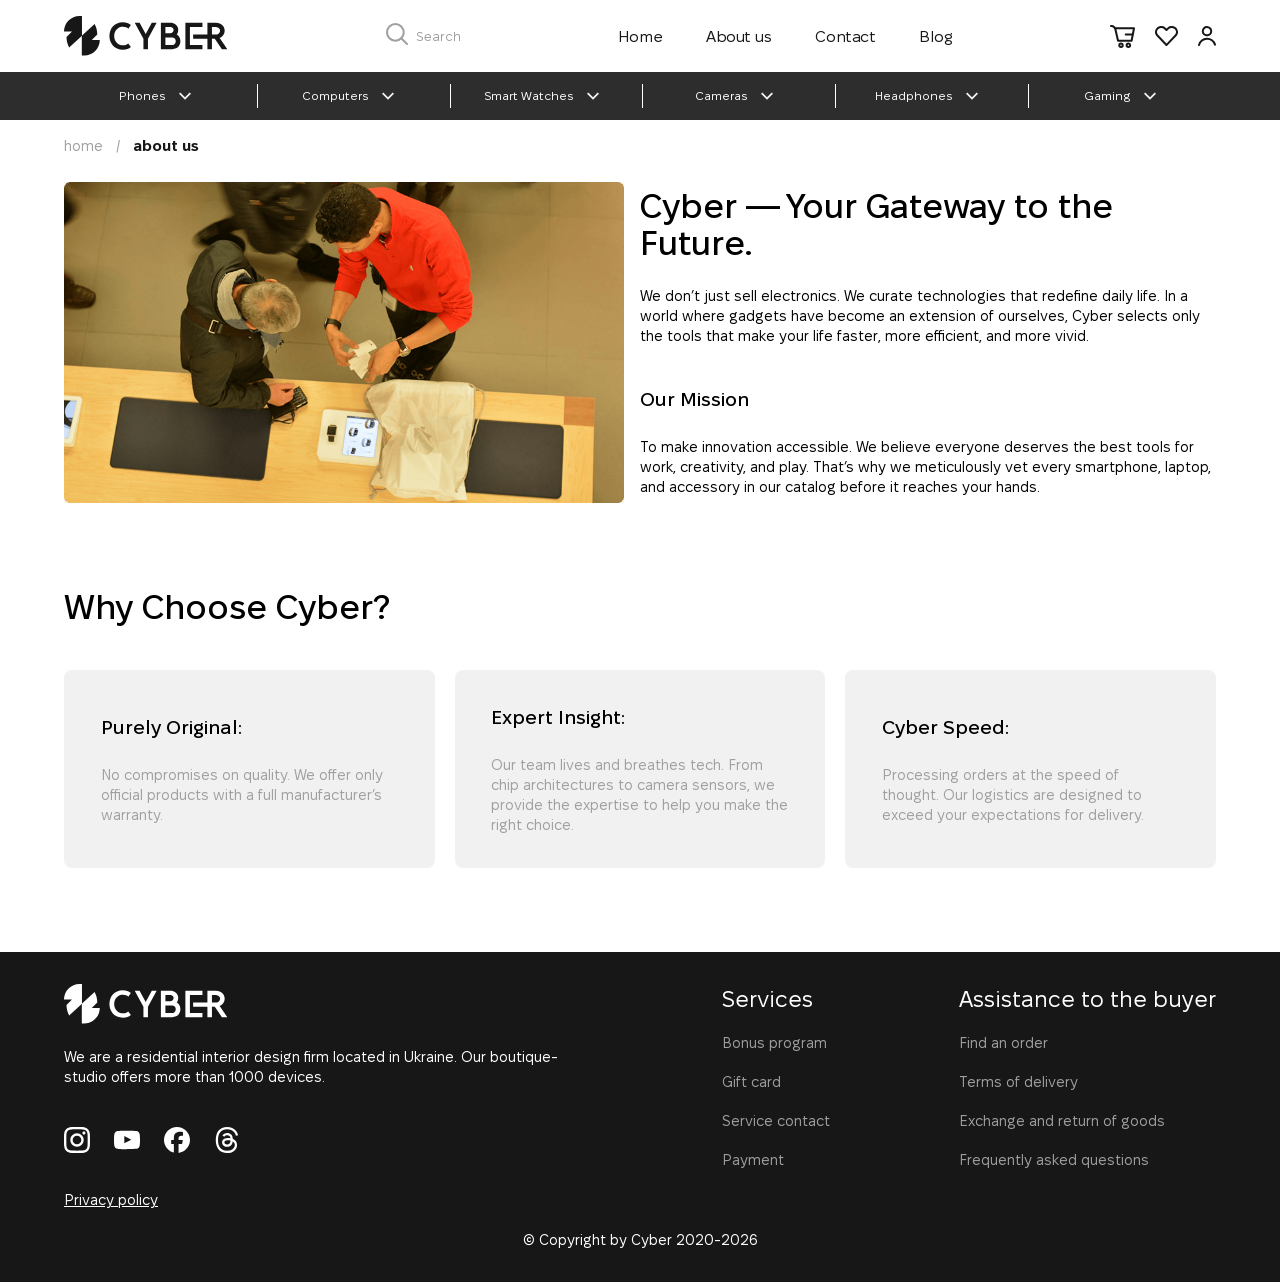
==== commit c658db0a: "about-us-ready" ====
--- a/about_us.html
+++ b/about_us.html
@@ -98,9 +98,9 @@
                 </div>
                 <div class="about-info">
                     <div>
-                        <section class="disp-flex space-between img-text">
+                        <section class="space-between img-text">
                             <picture>
-                                <img class="img_about-us delete-img" src="img/photo-a-s.png" alt="about us">
+                                <img class="img_about-us" src="img/photo-a-s.png" alt="about us">
                             </picture>
                             <div class="text_and_head">
                                 <div class="first-text-bl">
--- a/css/style.css
+++ b/css/style.css
@@ -987,6 +987,8 @@
 }
 
 .img-text {
+    display: flex;
+    flex-direction: column;
     gap: 20rem;
 }
 
@@ -1000,17 +1002,15 @@
 }
 
 .head-and-reasons h2 {
-    max-width: 410rem;
     white-space: nowrap;
     margin: 0 auto;
     font-size: 42rem;
     font-style: normal;
     font-weight: 500;
-    line-height: normal
+    line-height: normal;
 }
 
 .text_and_head {
-    max-width: 742px;
     width: 100%;
 }
 
@@ -1025,7 +1025,7 @@
     font-size: 42rem;
     font-style: normal;
     font-weight: 500;
-    line-height: 0.9em;
+    line-height: 1.09em;
 }
 
 .first-text-bl p,
@@ -1056,18 +1056,6 @@
     gap: 20px;
 }
 
-.reason-firt {
-    grid-row: 1 / 2;
-}
-
-.reason-second {
-    grid-row: 1 / 2;
-}
-
-.reason-third {
-    grid-row: 1 / 2;
-}
-
 .reasons-a-u {
     display: flex;
     flex-direction: column;
@@ -1086,6 +1074,7 @@
 }
 
 .reasons-a-u p {
+    color: var(--gray-middle, #9F9F9F);
     font-size: 18rem;
     font-style: normal;
     font-weight: 400;
@@ -1267,19 +1256,6 @@
     .reasons-bl {
         grid-template-columns: repeat(1, 1fr);
     }
-
-    .reason-firt {
-        grid-row: 1 / 2;
-    }
-
-    .reason-second {
-        grid-row: 2 / 3;
-    }
-
-    .reason-third {
-        grid-row: 3 / 4;
-    }
-
 }
 
 @media screen and (min-width:500px) {
@@ -1341,21 +1317,6 @@
     .reasons-bl {
         grid-template-columns: repeat(3, 1fr);
     }
-
-    .reason-firt {
-        grid-column: 1 / 2;
-        grid-row: 1 / 2;
-    }
-
-    .reason-second {
-        grid-column: 2 / 3;
-        grid-row: 1 / 2;
-    }
-
-    .reason-third {
-        grid-column: 3 / 4;
-        grid-row: 1 / 2;
-    }
 }
 
 @media screen and (min-width:800px) {
@@ -1381,6 +1342,15 @@
         grid-template-columns: repeat(4, 1fr);
     }
 
+    .img-text{
+        flex-direction: row;
+        align-items: center;
+    }
+
+    .text_and_head{
+        max-width: 50%;
+    }
+
 
     html {
         font-size: 0.80px;
@@ -1403,12 +1373,6 @@
 
     .dark-line-list {
         grid-template-columns: repeat(6, 1fr);
-    }
-}
-
-@media screen and (min-width:2000px) {
-    html {
-        font-size: 1px;
     }
 }
 
@@ -1422,6 +1386,12 @@
         grid-template-columns: repeat(6, 1fr);
     }
 }
+@media screen and (min-width:2000px) {
+    html {
+        font-size: 1px;
+    }
+}
+
 
 
 @media screen and (min-width:3000px) {
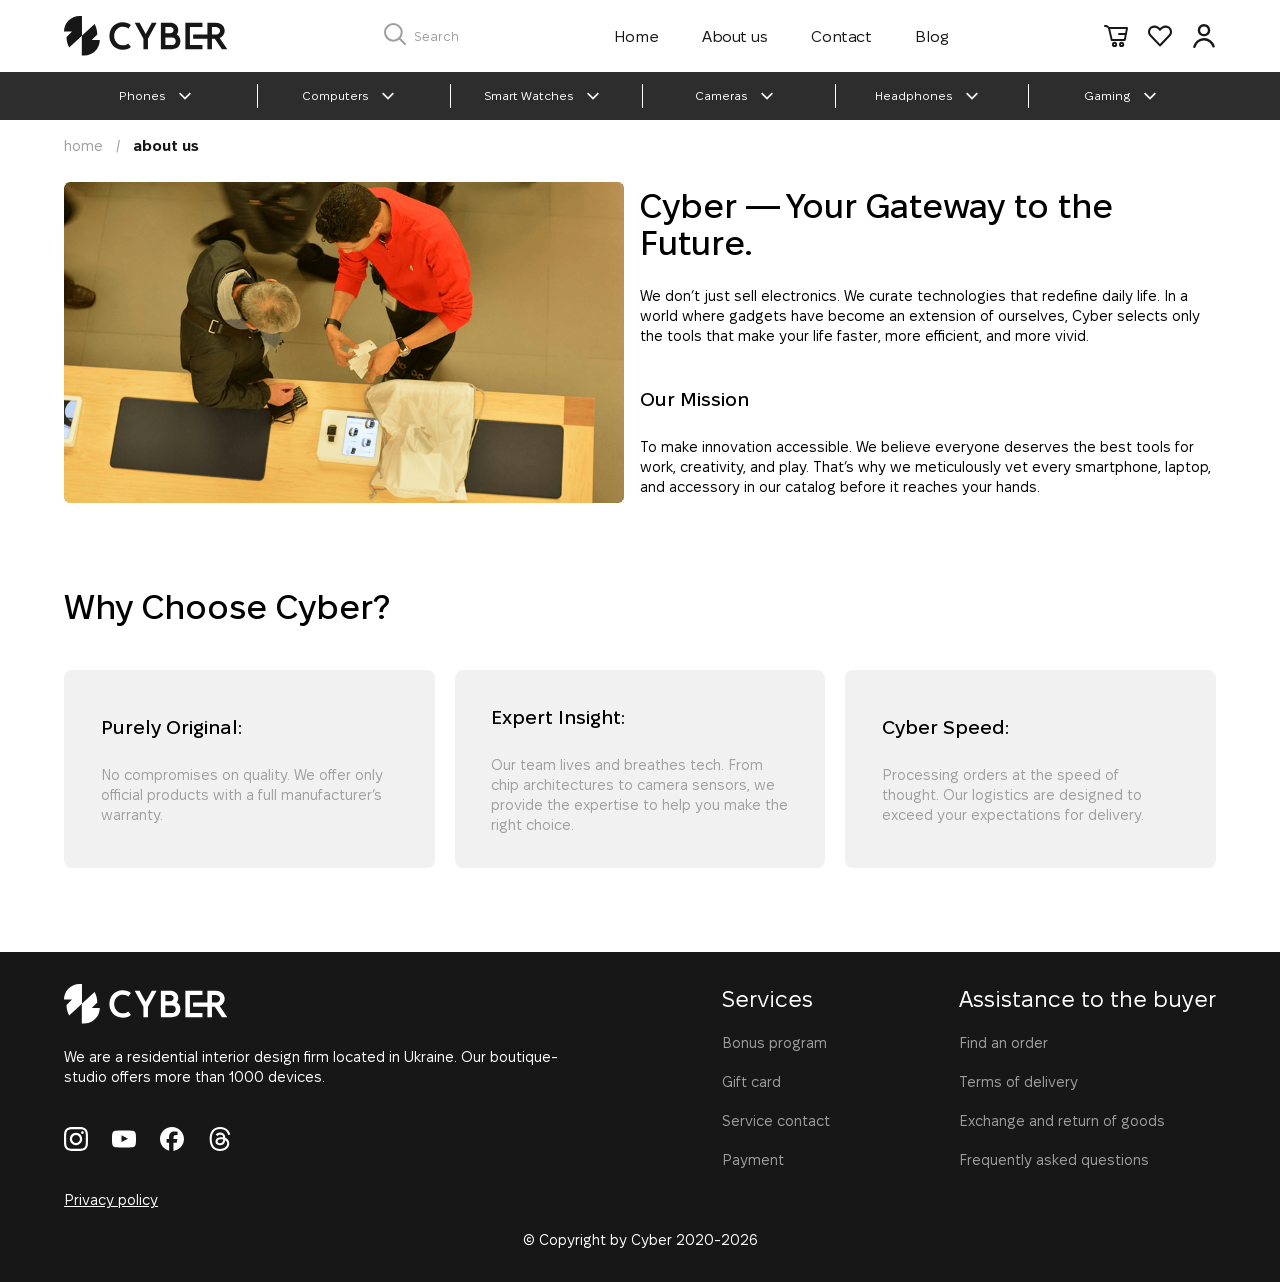
==== commit 1597669c: "wishlist" ====
--- a/about_us.html
+++ b/about_us.html
@@ -36,7 +36,7 @@
                     </div>
                     <ul class="icons disp-flex">
                         <li><a href="#"><img class="svg" src="img/shop-cart.svg" alt="cart"></a></li>
-                        <li><a href="#"><img class="svg" src="img/heart.svg" alt="heart"></a></li>
+                        <li><a href="wishlist.html"><img class="svg" src="img/heart.svg" alt="heart"></a></li>
                         <li><a href="#"><img class="svg" src="img/log-in.svg" alt="log-in"></a></li>
                     </ul>
                     <picture class="for-menu-header"><img src="img/burger.svg" alt="burger"></picture>
--- a/css/style.css
+++ b/css/style.css
@@ -176,7 +176,7 @@
 
 .for-menu-header {
     display: block;
-    width: 50px;
+    width: 60rem;
     height: 100%;
     cursor: pointer;
 }
@@ -575,7 +575,7 @@
     border-bottom: 2px solid #000;
 }
 
-.figures_main-page {
+.figures_main-page, .figures_fi {
     display: grid;
     grid-template-columns: repeat(2, 1fr);
     grid-template-rows: auto;
@@ -595,12 +595,21 @@
     margin: 0;
     padding: 28rem 24rem 38rem;
     background-color: #F1F1F1;
-    border-radius: 5px;
+    border-radius: 5rem;
     display: flex;
     align-items: center;
     text-align: center;
     flex-direction: column;
     transition: 0.4s;
+    position: relative;
+}
+
+.heart-fi{
+    position: absolute;
+    min-width: 24rem;
+    max-width: 24rem;
+    right: 10rem;
+    top: 10rem;
 }
 
 .figure:hover {
@@ -1162,13 +1171,9 @@
 
 .figures-blog {
     display: grid;
-    grid-template-columns: repeat(2, 1fr);
-    gap: 20rem;
+    grid-template-columns: repeat(1, 1fr);
+    gap: 10rem;
     padding-bottom: 99rem;
-}
-
-.figure-blog {
-    min-height: 560px;
 }
 
 .figure-blog figcaption {
@@ -1216,13 +1221,31 @@
     min-width: 30px;
 }
 
-
+/* wish-list */
+
+.main-wl{
+    display: flex;
+    min-height: 70vh;
+    flex-direction: column;
+    justify-content: center;
+}
+
+.wrapper .figures_fi{
+    padding: 0rem 0 107rem;
+}
 
 
 
 @media screen and (min-width:320px) {
     .icons {
         display: flex;
+    }
+
+    .socials img,
+    .svg {
+        min-width: 30rem;
+        max-width: 30rem;
+        aspect-ratio: 1/1;
     }
 
     .main-block {
@@ -1285,6 +1308,10 @@
         border-top: 1px solid transparent;
         border-bottom: 1px solid transparent;
         padding: 30rem 30rem 30rem 0;
+    }
+
+    .figures-blog{
+        grid-template-columns: 1fr 1fr;
     }
 }
 
@@ -1317,6 +1344,10 @@
     .reasons-bl {
         grid-template-columns: repeat(3, 1fr);
     }
+
+    .figures-blog{
+        gap: 20rem;
+    }
 }
 
 @media screen and (min-width:800px) {
@@ -1337,29 +1368,25 @@
 
 @media screen and (min-width:1000px) {
 
-    .figures_main-page,
-    .figures_main-page-second {
-        grid-template-columns: repeat(4, 1fr);
-    }
-
+    
     .img-text{
         flex-direction: row;
         align-items: center;
     }
-
+    
     .text_and_head{
         max-width: 50%;
     }
-
-
+    
+    
     html {
         font-size: 0.80px;
     }
-
+    
     .winter-sale {
         font-size: 72rem;
     }
-
+    
     .for-media {
         flex-direction: row;
         justify-content: space-between;
@@ -1369,6 +1396,11 @@
 @media screen and (min-width:1200px) {
     .delete-img {
         display: block;
+    }
+    .figures_main-page,
+    .figures_main-page-second,
+    .figures_fi {
+        grid-template-columns: repeat(4, 1fr);
     }
 
     .dark-line-list {
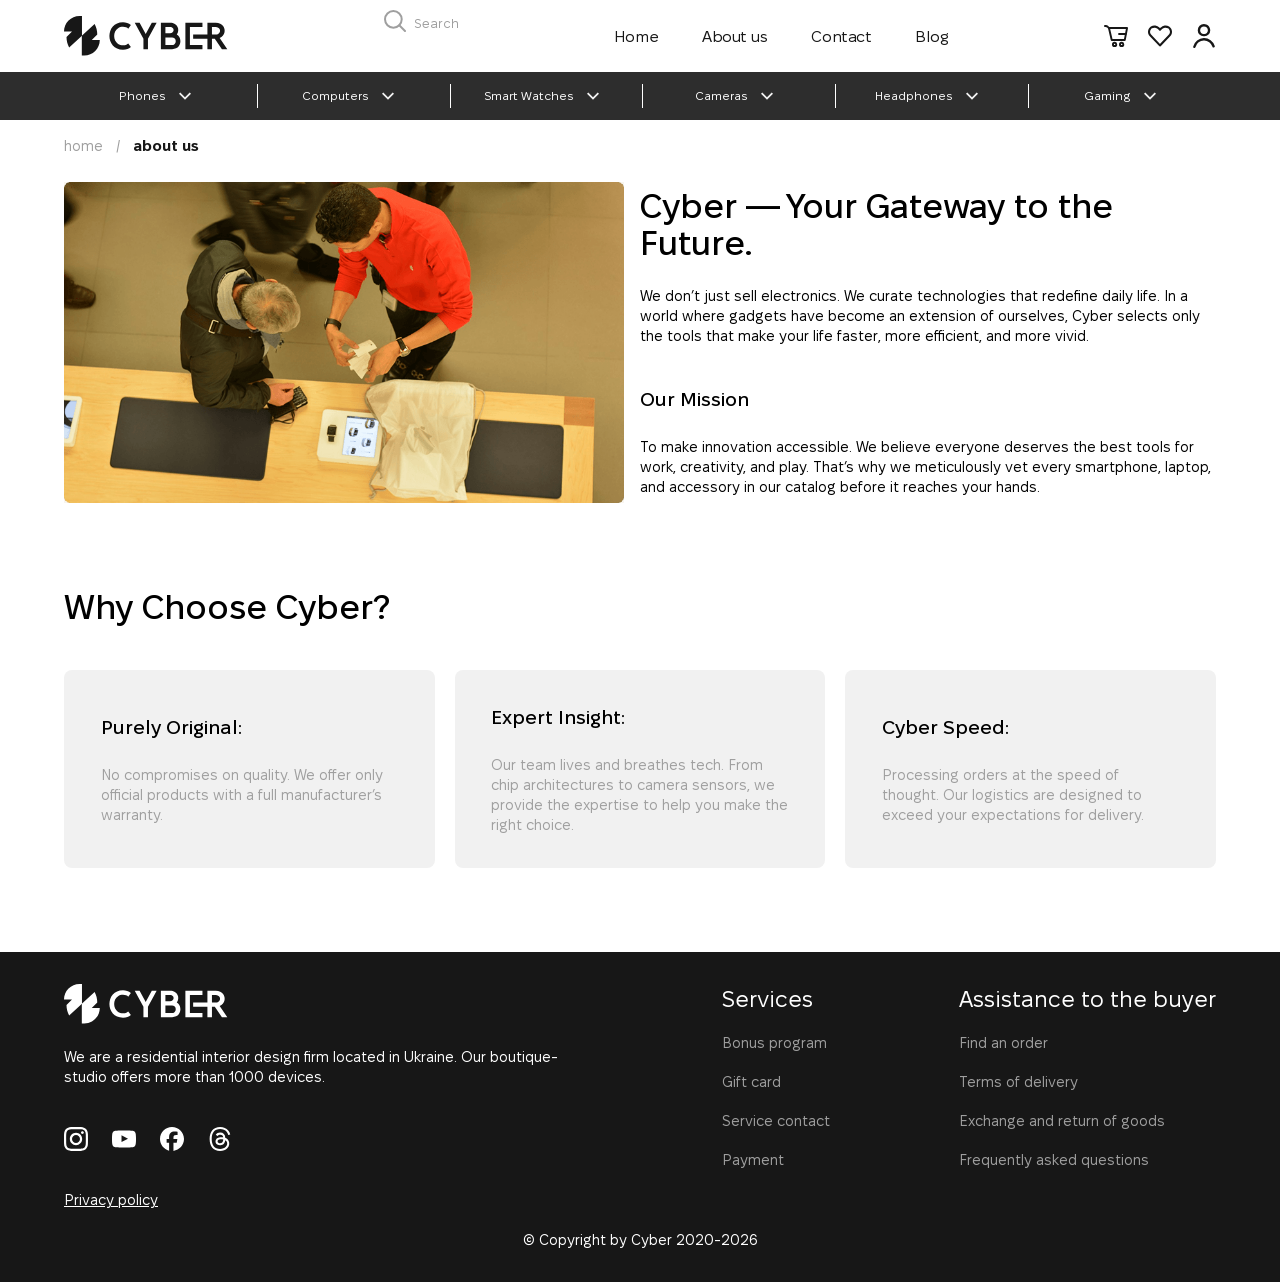
==== commit a8fce9a6: "popup" ====
--- a/about_us.html
+++ b/about_us.html
@@ -6,9 +6,15 @@
     <meta name="viewport" content="width=device-width, user-scalable=yes, initial-scale=1.0, maximum-scale=2.0, minimum-scale=1.0">
     <title>E-com-Cyber - techical shop, apple, android, freeges, about_us</title>
     <link rel="stylesheet" href="css/style.css">
+    <link rel="icon" type="image/png" sizes="16x16" href="img/fav/favicon-16x16.png">
+    <link rel="manifest" href="/manifest.json">
+    <meta name="msapplication-TileColor" content="#ffffff">
+    <meta name="msapplication-TileImage" content="/ms-icon-144x144.png">
+    <meta name="theme-color" content="#ffffff">
 </head>
 
 <body>
+    <div class="greybg"></div>
     <div class="dark-bgc"></div>
     <header class="header">
         <nav class="wrapper">
@@ -27,10 +33,10 @@
                     </div>
                     <div>
                         <ul class="list-header disp-flex">
-                            <li><a class="item" href="index.html">Home</a></li>
-                            <li><a class="item" href="about_us.html">About us</a></li>
-                            <li><a class="item" href="contact.html">Contact</a></li>
-                            <li><a class="item" href="blog.html">Blog</a></li>
+                            <li><a href="index.html">Home</a></li>
+                            <li><a href="about_us.html">About us</a></li>
+                            <li><a href="contact.html">Contact</a></li>
+                            <li><a href="blog.html">Blog</a></li>
                             <li class="cancel">x</li>
                         </ul>
                     </div>
@@ -47,11 +53,20 @@
             <nav class="wrapper">
                 <div class="dark-line-block">
                     <ul class="dark-line-list">
-                        <li class="border">
+                        <li class="item-header-relative">
                             <a href="#">
                                 Phones
                                 <img class="svg-rotate" src="img/arrow.svg" alt="arrow">
                             </a>
+                            <ul class="phones-hover">
+                                <li><a href="product.html">iPhone</a></li>
+                                <li><a href="#">Samsung</a></li>
+                                <li><a href="#">Xiaomi</a></li>
+                                <li><a href="#">Oppo</a></li>
+                                <li><a href="#">Motorola</a></li>
+                                <li><a href="#">Nokia</a></li>
+                                <li><a href="#">Breezy</a></li>
+                            </ul>
                         </li>
                         <li class="border">
                             <a href="#">
@@ -86,6 +101,17 @@
                     </ul>
                 </div>
             </nav>
+        </div>
+        <div class="wrapper">
+            <div class="search-adaptive">
+                <div class="position-r search-mobile disp-flex">
+                    <input class="appearance search-input-mobile" type="search" name="search" id="search">
+                    <label class="search position-a" for="search">
+                        <img src="img/search.svg" alt="search">
+                        Search
+                    </label>
+                </div>
+            </div>
         </div>
     </header>
     <main>
@@ -188,9 +214,18 @@
     </footer>
     <script>
         const dark = document.querySelector(".dark-bgc"),
+            grey = document.querySelector(".greybg"),
             burger = document.querySelector(".for-menu-header"),
             menu = document.querySelector(".list-header"),
-            cancel = document.querySelector(".cancel")
+            cancel = document.querySelector(".cancel"),
+            list = document.querySelector(".phones-hover"),
+            item = document.querySelector(".item-header-relative")
+
+        item.addEventListener("click", function () {
+            list.style.top = "100%"
+            list.style.opacity = "1"
+            grey.style.display = "block"
+        })
 
         burger.addEventListener("click", function () {
             menu.style.left = "0";
--- a/css/style.css
+++ b/css/style.css
@@ -64,7 +64,8 @@
     font-family: "Fixel Display";
 }
 
-a {
+a,
+button {
     cursor: url(../img/click.cur), default;
 }
 
@@ -80,7 +81,30 @@
     margin: 0 auto;
     max-width: 1920px;
     width: 90%;
-
+}
+
+.wrapper-con {
+    margin: 0 auto;
+    max-width: 1139px;
+    width: 90%;
+}
+
+.wrapper-pr {
+    margin: 0 auto;
+    max-width: 1800px;
+    width: 90%;
+}
+
+.wrapper-basket {
+    max-width: 1430px;
+    margin: 0 auto;
+    width: 90%;
+}
+
+.wrapper-or {
+    margin: 0 auto;
+    width: 90%;
+    max-width: 850px;
 }
 
 ul,
@@ -130,7 +154,14 @@
     display: flex;
     flex-direction: row;
     align-items: center;
-    min-height: 50rem;
+    left: 10rem;
+    top: 50%;
+    left: 20rem;
+    transform: translatey(-50%);
+}
+
+.search label {
+    z-index: 3;
 }
 
 .gap-forty {
@@ -144,7 +175,7 @@
     max-width: 30rem;
 }
 
-.svg-rotate:hover {
+.dark-line-list li a:hover .svg-rotate {
     transform: rotate(180deg);
 }
 
@@ -171,14 +202,90 @@
     height: 100%;
     background-color: rgba(0, 0, 0, 0.3);
     backdrop-filter: blur(4px);
+    z-index: 23;
+}
+
+.greybg {
+    display: none;
+    position: fixed;
+    top: 0;
+    left: 0;
+    width: 100%;
+    height: 100%;
+    background-color: rgba(0, 0, 0, 0);
     z-index: 2;
 }
 
 .for-menu-header {
     display: block;
     width: 60rem;
+    min-width: 20px;
     height: 100%;
     cursor: pointer;
+}
+
+.searh-img {
+    width: 20rem;
+    height: 20rem;
+}
+
+.search-input {
+    min-width: 25vw;
+    width: 100%;
+    min-height: 4vh;
+    border-radius: 5rem;
+    border: none;
+    background: var(--ligh-gray, #F1F1F1);
+    padding: 15rem;
+    flex-shrink: 0;
+    flex-grow: 1;
+    font-size: 20rem;
+    position: relative;
+}
+
+.search-input-mobile {
+    width: 100%;
+    min-height: 4vh;
+    border-radius: 5px;
+    border: none;
+    background: var(--ligh-gray, #F1F1F1);
+    padding: 15rem;
+    flex-shrink: 0;
+    flex-grow: 1;
+    font-size: 20rem;
+    position: relative;
+}
+
+.disp-none-on-mobile {
+    display: none;
+}
+
+.search-adaptive {
+    padding: 10rem 0;
+}
+
+
+.search-phone {
+    width: 50rem;
+    height: 50rem;
+    display: block;
+    position: absolute;
+    top: 50%;
+    left: 50%;
+    transform: translate(-50%, -50%);
+}
+
+.search-bl {
+    max-width: none;
+    position: relative;
+    left: -250%;
+    top: 44px;
+}
+
+
+.search-mobile {
+    max-width: none;
+    position: relative;
 }
 
 .cancel {
@@ -200,7 +307,7 @@
     min-height: 97vh;
     top: 0;
     left: -100%;
-    z-index: 2;
+    z-index: 99;
     transition: all .5s ease;
     gap: 60rem;
     border-radius: 0 0 1000rem;
@@ -234,6 +341,7 @@
 .dark-line {
     background-color: #2D2D2D;
     padding: 15rem 0;
+    position: relative;
 }
 
 .dark-line-list {
@@ -255,7 +363,7 @@
     display: none;
 }
 
-.dark-line-list li+li {
+.dark-line-list>li+li {
     border-left: 1px solid#FFF;
 }
 
@@ -274,8 +382,39 @@
     white-space: nowrap;
 }
 
-.dark-line-list a:hover {
+.dark-line-list .item-header-relative {
+    z-index: 2;
+}
+
+.dark-line-list li a:hover {
     transform: scale(1.05);
+}
+
+.phones-hover {
+    z-index: 2;
+    top: -1000%;
+    opacity: 0;
+    position: absolute;
+    align-items: flex-start;
+    display: flex;
+    flex-direction: column;
+    gap: 14rem;
+    background: var(--dark-gray, #2D2D2D);
+    border-radius: 0 0 5rem 5rem;
+    max-width: 160rem;
+    width: 100%;
+    min-height: 193rem;
+    padding: 20rem 16rem;
+    transition: 0.4s;
+}
+
+.phones-hover li a {
+    border: none;
+    color: #fff;
+    font-size: 18rem;
+    color: var(--gray-middle, #9F9F9F);
+    font-weight: 400;
+    line-height: normal;
 }
 
 .main-head {
@@ -547,6 +686,11 @@
     display: block;
 }
 
+
+.disp-block{
+    display: block;
+}
+
 .ul-category-list {
     display: flex;
     max-width: 617rem;
@@ -575,7 +719,8 @@
     border-bottom: 2px solid #000;
 }
 
-.figures_main-page, .figures_fi {
+.figures_main-page,
+.figures_fi {
     display: grid;
     grid-template-columns: repeat(2, 1fr);
     grid-template-rows: auto;
@@ -602,14 +747,23 @@
     flex-direction: column;
     transition: 0.4s;
     position: relative;
-}
-
-.heart-fi{
-    position: absolute;
-    min-width: 24rem;
-    max-width: 24rem;
+    flex-shrink: 0;
+}
+
+.heart-link {
     right: 10rem;
     top: 10rem;
+    position: absolute;
+    z-index: 5;
+}
+
+.heart-fi {
+    fill: #F1F1F1;
+    transition: 0.6s;
+}
+
+.heart-fi:hover {
+    fill: #9F9F9F;
 }
 
 .figure:hover {
@@ -648,6 +802,7 @@
     aspect-ratio: 159/170;
     margin: 0;
     max-height: 340px;
+    object-fit: contain;
 }
 
 .heads_figure {
@@ -681,6 +836,20 @@
 .price-and-button {
     display: flex;
     flex-direction: column;
+}
+
+.mask-figure {
+    position: relative;
+}
+
+.mask {
+    z-index: 1;
+    position: absolute;
+    left: 0;
+    top: 0;
+    width: 100%;
+    height: 100%;
+    border-radius: 5rem;
 }
 
 .btn_figures {
@@ -1117,10 +1286,17 @@
     gap: 30rem;
 }
 
+.for-phone-info {
+    display: flex;
+    flex-wrap: wrap;
+    gap: 50rem;
+}
+
 .info-contact {
-    display: flex;
-    flex-direction: column;
+    display: grid;
+    grid-template-columns: repeat(2, 1fr);
     gap: 35rem;
+    white-space: nowrap;
 }
 
 .list-contact {
@@ -1157,9 +1333,23 @@
     line-height: normal;
 }
 
+.img-cont {
+    position: relative;
+    overflow: hidden;
+    width: 100%;
+    transform: translateY(36px);
+    padding-top: 72px;
+    min-height: 550px;
+}
+
 .geo-loc {
-    max-width: 850px;
-    width: 100%;
+    position: absolute;
+    top: -72px;
+    left: 0;
+    display: block;
+    height: 100%;
+    width: 100%;
+    border: none;
 }
 
 /* blog */
@@ -1172,7 +1362,8 @@
 .figures-blog {
     display: grid;
     grid-template-columns: repeat(1, 1fr);
-    gap: 10rem;
+    column-gap: 20rem;
+    row-gap: 40rem;
     padding-bottom: 99rem;
 }
 
@@ -1223,18 +1414,988 @@
 
 /* wish-list */
 
-.main-wl{
+
+.main-wl {
     display: flex;
     min-height: 70vh;
     flex-direction: column;
     justify-content: center;
 }
 
-.wrapper .figures_fi{
+.main-c {
+    display: flex;
+    min-height: 50vh;
+    flex-direction: column;
+    justify-content: center;
+}
+
+.wrapper .figures_fi {
     padding: 0rem 0 107rem;
 }
 
-
+/* product */
+
+.info-container {
+    gap: 28px;
+    display: flex;
+    flex-direction: column;
+    justify-content: space-between;
+}
+
+.grid-info {
+    display: grid;
+    grid-template-columns: repeat(3, 1fr);
+    gap: 20rem;
+}
+
+.inform {
+    display: flex;
+    justify-content: center;
+    flex-direction: column;
+    padding: 10rem 10rem 10rem 20rem;
+    border-radius: 8px;
+    background: var(--ligh-gray, #F1F1F1);
+    min-height: 80rem;
+}
+
+.container {
+    display: flex;
+    flex-wrap: wrap;
+    align-items: flex-start;
+    gap: 20px;
+    padding-bottom: 100px;
+}
+
+.text-in-info {
+    font-size: 16rem;
+    font-style: normal;
+    font-weight: 400;
+    line-height: 1.31;
+}
+
+.btn-prod {
+    padding: 22rem 10rem;
+    border-radius: 5rem;
+    font-size: 30rem;
+    font-style: normal;
+    font-weight: 400;
+    line-height: normal;
+    text-align: center;
+}
+
+.black-button {
+    transition: 0.4s;
+    color: #FFF;
+    border: 1px solid var(--text-color, #171717);
+    background: var(--text-color, #171717);
+}
+
+.black-button:hover {
+    border: 1px solid var(--text-color, #171717);
+    background-color: lightblue;
+    color: #171717;
+}
+
+.white-button {
+    color: #171717;
+    border: 1px solid var(--text-color, #171717);
+    background-color: #FFF;
+    transition: 0.4s;
+}
+
+.white-button:hover {
+    border: 1px solid var(--text-color, #171717);
+    background-color: lightblue;
+}
+
+.name-info {
+    font-size: 20rem;
+    font-style: normal;
+    font-weight: 500;
+    line-height: normal;
+    padding-bottom: 15rem;
+}
+
+.color-block {
+    display: flex;
+    align-items: center;
+    gap: 20rem;
+}
+
+.select-c {
+    padding: 0;
+}
+
+
+.grid-for-buttons {
+    display: grid;
+    grid-template-columns: repeat(1, 1fr);
+    gap: 20px;
+}
+
+.grid-conteiner {
+    display: grid;
+    grid-template-columns: 3;
+    grid-template-rows: 2;
+    gap: 20rem;
+}
+
+.grey-text {
+    color: var(--gray-middle, #9F9F9F);
+    font-size: 16rem;
+}
+
+.dark-text {
+    font-size: 16rem;
+    font-style: normal;
+    font-weight: 500;
+    line-height: normal;
+}
+
+.img-container {
+    padding: 13rem 25rem;
+    border-radius: 8rem;
+    background: var(--ligh-gray, #F1F1F1);
+    display: flex;
+    align-items: center;
+    justify-content: center;
+    grid-column: 1 / 2;
+    grid-row: 2 / 3;
+}
+
+.img-container-two {
+    padding: 13rem 25rem;
+    border-radius: 8rem;
+    background: var(--ligh-gray, #F1F1F1);
+    display: flex;
+    align-items: center;
+    justify-content: center;
+    grid-column: 1 / 2;
+    grid-row: 1 / 2;
+}
+
+.img-container-one {
+    border-radius: 8rem;
+    background: var(--ligh-gray, #F1F1F1);
+    padding: 25rem 50rem;
+    display: flex;
+    align-items: center;
+    justify-content: center;
+    grid-column: 2 / 4;
+    grid-row: 1 / 3;
+}
+
+.head-product {
+    padding-bottom: 20rem;
+    font-size: 42rem;
+    font-style: normal;
+    font-weight: 500;
+    line-height: normal;
+}
+
+.text-size {
+    display: inline-block;
+    padding: 23rem 10rem;
+    flex-grow: 1;
+    border-radius: 8px;
+    box-sizing: border-box;
+    border: 1px solid var(--gray-middle, #9F9F9F);
+    font-size: 18rem;
+    font-style: normal;
+    font-weight: 400;
+    line-height: normal;
+    color: #9F9F9F;
+    width: 100%;
+    text-align: center;
+}
+
+.sizes {
+    display: grid;
+    grid-template-columns: repeat(4, 1fr);
+    padding-top: 14rem;
+    gap: 20px;
+}
+
+.size:checked+.text-size {
+    border: 1px solid #171717;
+    color: #171717;
+}
+
+.dark-price {
+    font-size: 30rem;
+    font-style: normal;
+    font-weight: 500;
+    line-height: normal;
+}
+
+.light-price {
+    text-decoration: line-through;
+    color: var(--gray-middle, #9F9F9F);
+    font-size: 24rem;
+    font-style: normal;
+    font-weight: 500;
+    line-height: normal;
+}
+
+.color-iphone {
+    appearance: none;
+    outline: none;
+    width: 24px;
+    height: 24px;
+    border-radius: 100%;
+    border: 2px solid #fff;
+    outline: 1px solid #fff;
+}
+
+.color-iphone:checked {
+    border: 2px solid #fff;
+    outline: 1px solid #9f9f9f;
+}
+
+.appearance {
+    appearance: none;
+    outline: none;
+}
+
+.colors {
+    display: flex;
+    align-items: center;
+    gap: 15rem;
+}
+
+.blue-color {
+    background-color: #1C2960;
+}
+
+.orange-color {
+    background-color: #E0941B;
+}
+
+.black-color {
+    background-color: #171717;
+}
+
+.white-color {
+    background-color: #FFF;
+    border: 1px solid #9F9F9F;
+}
+
+.pink-color {
+    background-color: #D796D5;
+}
+
+.head-second {
+    font-size: 42px;
+    font-style: normal;
+    font-weight: 500;
+    line-height: normal;
+    display: flex;
+    justify-content: center;
+    padding-bottom: 50rem;
+    text-align: center;
+}
+
+.wonehund {
+    width: 100%;
+    overflow-x: scroll;
+}
+
+.table {
+    width: 100%;
+    min-width: 150vw;
+}
+
+.table,
+.table tr,
+.table td,
+.table th {
+    border: 1px solid var(--text-color, #171717);
+    text-align: center;
+    border-collapse: collapse;
+}
+
+
+.table th {
+    padding: 35rem 10rem;
+    border: 1px solid var(--text-color, #171717);
+    border: 1px solid #FFF;
+    color: #FFF;
+    background-color: #171717;
+    font-size: 28rem;
+}
+
+.table td {
+    padding: 20rem 10rem;
+    font-size: 24rem;
+}
+
+.table tr .td-head {
+    font-weight: 600;
+    font-size: 28rem;
+}
+
+/* catalog */
+
+.figures-catalog {
+    display: grid;
+    grid-template-columns: repeat(2, 1fr);
+    gap: 10rem;
+}
+
+.catalog-buttons {
+    display: grid;
+    grid-template-columns: repeat(2, 1fr);
+    gap: 55px;
+}
+
+.position-r {
+    position: relative;
+    z-index: 2;
+}
+
+.position-a {
+    position: absolute;
+}
+
+.scale-none {
+    display: none;
+}
+
+.heads-filter {
+    font-size: 28px;
+    font-style: normal;
+    font-weight: 600;
+    line-height: normal;
+    padding-bottom: 20rem;
+}
+
+.btn-cat {
+    flex-shrink: 0;
+    flex-grow: 1;
+    display: block;
+    font-size: 24rem;
+    text-align: center;
+    width: 100%;
+    padding: 16.5rem 9rem;
+    border-radius: 5px;
+    border: 1px solid #9e9e9e;
+    box-sizing: border-box;
+}
+
+.brand {
+    font-size: 18rem;
+}
+
+.input-cat {
+    width: 22px;
+    height: 22px;
+    aspect-ratio: 1/1;
+    appearance: none;
+    border-radius: 3px;
+    border: 1px solid #9F9F9F;
+}
+
+.brands-inputs {
+    display: flex;
+    flex-direction: column;
+    gap: 15rem;
+}
+
+.border-cat {
+    padding-bottom: 29rem;
+    margin-bottom: 29rem;
+    border-bottom: 1px solid #9f9f9f;
+}
+
+.input-cat:checked {
+    background: #9f9f9f;
+    border: 2px solid #fff;
+    outline: 1px solid #9F9F9F;
+}
+
+.buttons-cat {
+    padding-top: 63rem;
+    display: flex;
+    flex-direction: column;
+    gap: 10rem;
+}
+
+.number-input {
+    color: #9F9F9F;
+}
+
+.pages-numbers {
+    align-items: center;
+    justify-content: center;
+    gap: 20rem;
+    padding: 50rem 0 114rem;
+}
+
+.pages-numbers .number-input {
+    font-size: 24rem;
+}
+
+.padding-right {
+    padding-right: 50rem;
+}
+
+.padding-left {
+    padding-left: 50rem;
+}
+
+.relative-main {
+    position: relative;
+}
+
+.relative-filter {
+    display: block;
+    position: absolute;
+    left: 13px;
+    top: 35px;
+    z-index: 5;
+    color: #9F9F9F;
+    font-size: 30rem;
+    font-weight: 600;
+    display: flex;
+    align-items: center;
+}
+
+.filter {
+    display: block;
+    position: fixed;
+    left: -200%;
+    top: -50px;
+    z-index: 200;
+    background-color: #fff;
+    padding: 50px 20px 10px 10px;
+    height: 100%;
+    overflow-y: scroll;
+    transition: 0.4s;
+}
+
+.cancel-filter {
+    font-size: 30rem;
+    position: absolute;
+    display: inline-block;
+    right: 15px;
+    top: 55px;
+}
+
+.figures-catalog {
+    padding-top: 50px;
+}
+
+.grey-label {
+    color: #9F9F9F;
+}
+
+.sort-by select {
+    border: none;
+    border-radius: 5px;
+    background: var(--ligh-gray, #F1F1F1);
+    max-width: 270rem;
+    width: 100%;
+    text-align: center;
+    padding: 14rem 50rem 14rem 14rem;
+}
+
+.sort-by select option {
+    font-size: 16rem;
+    font-style: normal;
+    font-weight: 400;
+    line-height: normal;
+
+}
+
+.arrow-select {
+    top: 50%;
+    transform: translateY(-50%);
+    right: 15px;
+}
+
+/* basket */
+
+/* no wrap text */
+.no-wrap-text {
+    white-space: nowrap;
+}
+
+/*  */
+
+.price-input-basket {
+    font-size: 26rem;
+    font-style: normal;
+    font-weight: 600;
+    line-height: normal;
+}
+
+.checkout-btn {
+    display: block;
+    text-align: center;
+    color: #FFF;
+    font-size: 24rem;
+    font-style: normal;
+    font-weight: 400;
+    line-height: normal;
+    border-radius: 5px;
+    border: 1px solid #171717;
+    background: #171717;
+    width: 100%;
+    padding: 15rem 0;
+    transition: 0.4s;
+}
+
+.checkout-btn:hover {
+    background: #FFF;
+    color: #171717;
+}
+
+.smaller-price-input-basket {
+    font-size: 24rem;
+    font-style: normal;
+    font-weight: 500;
+    line-height: normal;
+}
+
+.space-beetwen {
+    justify-content: space-between;
+}
+
+.input-basket-user-info {
+    border-radius: 10rem;
+    border: 1px solid #9F9F9F;
+    padding: 44rem 15rem;
+    width: 100%;
+    box-sizing: border-box;
+}
+
+.for-padding-price {
+    padding-bottom: 22rem;
+}
+
+.head-input-basket {
+    font-size: 28rem;
+    font-style: normal;
+    font-weight: 500;
+    line-height: normal;
+}
+
+.head-input-basket-first {
+    padding-bottom: 30rem;
+}
+
+.padding-from-head {
+    padding: 30rem 0 32rem;
+}
+
+.padding-from-head-to-btn {
+    padding: 30rem 0 40rem;
+}
+
+.text-for-input-basket {
+    padding-bottom: 12rem;
+}
+
+.text-for-input-basket-second {
+    padding-top: 25rem;
+}
+
+.grid-basket {
+    display: grid;
+    grid-template-columns: 1fr;
+    gap: 50rem;
+    justify-content: space-between;
+    padding-bottom: 100rem;
+}
+
+.grid-row-tree {
+    display: grid;
+    grid-template-rows: repeat(3, 1fr);
+    gap: 20rem;
+    height: 100%;
+}
+
+.aspect-img-basket img {
+    aspect-ratio: 102/150;
+    width: 100%;
+}
+
+.second-head-basket {
+    max-width: 240rem;
+    font-size: 18rem;
+    font-style: normal;
+    font-weight: 500;
+    line-height: 1.22;
+}
+
+.info-basket {
+    font-size: 14rem;
+    font-style: normal;
+    font-weight: 500;
+    line-height: normal;
+}
+
+.info-div-basket {
+    padding-top: 20rem;
+    display: flex;
+    flex-direction: column;
+    gap: 15rem;
+}
+
+.enter-promo {
+    border-radius: 5px;
+    border: 1px solid #9F9F9F;
+    width: 100%;
+    box-sizing: border-box;
+    min-height: 50rem;
+    padding: 0 20rem;
+}
+
+.enter-promo-label {
+    left: 20rem;
+    top: 50%;
+    transform: translateY(-50%);
+}
+
+.standart-text {
+    font-size: 18rem;
+    font-style: normal;
+    font-weight: 400;
+    line-height: normal;
+}
+
+.button-submit-basket {
+    appearance: none;
+    min-height: 26rem;
+    box-sizing: border-box;
+    min-width: 28rem;
+    width: 100%;
+    border: 1px solid #9f9f9f;
+    color: #9F9F9F;
+    border-radius: 7rem;
+}
+
+.input-basket,
+.label-basket {
+    background-color: #F1F1F1;
+    border: none;
+    outline: none;
+}
+
+.label-basket {
+    font-size: 14rem;
+    left: 50%;
+    top: 50%;
+    transform: translate(-50%, -50%);
+    max-width: 6rem;
+    font-weight: 500;
+}
+
+.input-basket {
+    appearance: none;
+    outline: none;
+    border: none;
+    max-width: 6rem;
+}
+
+.price-basket {
+    font-size: 30rem;
+    font-style: normal;
+    font-weight: 600;
+    line-height: normal;
+}
+
+.product-page {
+    box-sizing: border-box;
+    width: 100%;
+    height: 100%;
+    background-color: #F1F1F1;
+    padding: 25rem 30rem;
+    border-radius: 8rem;
+}
+
+.union {
+    right: 29rem;
+    top: 20rem;
+}
+
+.product-info-flex {
+    justify-content: space-between;
+    height: 100%;
+    flex-wrap: wrap;
+}
+
+/* login/singin */
+.button-switch {
+    font-size: 20px;
+    font-style: normal;
+    font-weight: 400;
+    line-height: normal;
+    text-decoration: none;
+    background-color: #FFF;
+    border: 1px solid #171717;
+    color: #171717;
+    border-radius: 5rem;
+    width: 100%;
+    text-align: center;
+    padding: 17rem 5rem;
+    box-sizing: border-box;
+}
+/* paddings */
+.padding-bottom-30rem{
+    padding-bottom: 30rem;
+}
+
+.padding-bottom-20rem{
+    padding-bottom: 20rem;
+}
+.padding-bottom-17rem{
+    padding-bottom: 17rem;
+}
+/*  */
+
+/* login */
+.input-popup {
+    width: 100%;
+    border-radius: 5rem;
+    padding: 18rem 20rem;
+    border: 1px solid #9f9f9f;
+    box-sizing: border-box;
+}
+
+.label-popup{
+    padding-bottom: 12rem;
+    display: block;
+}
+
+/* singin */
+/*  */
+.button-switch.active {
+    background: #171717;
+    color: #FFF;
+}
+
+.grid-button-popup {
+    display: grid;
+    grid-template-columns: repeat(2, 1fr);
+    gap: 15rem;
+    box-sizing: border-box;
+    padding-bottom: 26rem;
+}
+
+.popup {
+    font-size: 20rem;
+    padding: 40rem 50rem;
+    max-width: 515rem;
+    width: 100%;
+    min-height: 30vh;
+    background-color: #FFF;
+    border-radius: 15rem;
+    position: fixed;
+    left: -200%;
+    top: 50%;
+    transform: translate(-50%, -50%);
+    z-index: 24;
+    transition: 0.4s;
+}
+
+.button-popup{
+    width: 100%;
+    text-align: center;
+    padding: 22rem 10rem;
+    border: 1px solid #171717;
+    box-sizing: border-box;
+    background-color: #171717;
+    text-decoration: none;
+    color: #fff;
+    font-size: 30rem;
+    border-radius: 5rem;
+    transition: 0.4s;
+}
+
+.button-popup:hover{
+    background-color: #fff;
+    color: #171717;
+}
+
+.forgot-password{
+    padding-bottom: 30rem;
+}
+
+.block-reg {
+    display: none;
+}
+
+.block-reg.active {
+    display: block;
+}
+
+/* order */
+.grid-details {
+    display: grid;
+    grid-template-columns: 1fr 1fr;
+    grid-template-rows: 1fr 1fr;
+    column-gap: 20rem;
+    row-gap: 15rem;
+    padding-bottom: 30rem;
+}
+
+.main-head-order {
+    font-size: 24rem;
+    font-style: normal;
+    font-weight: 500;
+    line-height: normal;
+    padding-bottom: 20rem;
+}
+
+.input-order {
+    border-radius: 5px;
+    border: 1px solid var(--gray-middle, #9F9F9F);
+    width: 100%;
+    padding: 18rem 20rem;
+    box-sizing: border-box;
+}
+
+.text-order {
+    font-size: 18rem;
+    font-style: normal;
+    font-weight: 400;
+    line-height: normal;
+}
+
+.label-order {
+    padding-bottom: 12rem;
+    display: block;
+}
+
+.grid-delivery {
+    display: grid;
+    grid-template-columns: repeat(3, 1fr);
+    gap: 20rem;
+    padding-bottom: 24rem;
+}
+
+.input-delivery {
+    width: 100%;
+    min-height: 100rem;
+    box-sizing: border-box;
+    border-radius: 5px;
+    background: #F1F1F1;
+    padding: 15rem 46rem;
+}
+
+.input-delivery:checked {
+    border: 1px solid #9F9F9F;
+}
+
+.img-ukr-poshta,
+.img-nova-poshta {
+    transform: translate(-50%, -50%);
+    left: 50%;
+    top: 50%;
+    z-index: 2;
+    width: 75%;
+}
+
+.img-ukr-poshta img,
+.img-nova-poshta img {
+    width: 100%;
+    height: 100%;
+    object-fit: contain;
+}
+
+.bold-text-courier {
+    font-size: 24rem;
+    font-weight: 500;
+    line-height: normal;
+}
+
+.text-courier {
+    font-size: 16rem;
+    font-weight: 300;
+    line-height: normal;
+}
+
+.flex-text-order {
+    flex-direction: column;
+    gap: 7rem;
+}
+
+.svg-delivery {
+    aspect-ratio: 40/40;
+    height: 100%;
+    width: 100%;
+    min-width: 20px;
+}
+
+.courier-flex {
+    gap: 18rem;
+    transform: translate(-50%, -50%);
+    left: 50%;
+    top: 50%;
+    z-index: 2;
+}
+
+.text-payment {
+    font-size: 18rem;
+    font-weight: 400;
+}
+
+.order-input {
+    width: 20rem;
+    height: 20rem;
+    border-radius: 50%;
+    border: 1px solid #9f9f9f;
+}
+
+.order-input:checked {
+    border: 2px solid #fff;
+    outline: 1px solid #171717;
+    background: #171717;
+}
+
+.comment {
+    padding: 20rem;
+    min-height: 160rem;
+    width: 100%;
+    box-sizing: border-box;
+    border-radius: 5rem;
+    border: 1px solid var(--gray-middle, #9F9F9F);
+}
+
+.comment-head {
+    padding-bottom: 12rem;
+}
+
+.grid-btns-order {
+    display: grid;
+    grid-template-columns: 1fr 1fr;
+    gap: 20rem;
+    padding: 40rem 0 101rem;
+}
+
+.button-or {
+    display: block;
+    text-align: center;
+    width: 100%;
+    padding: 22rem 10rem;
+    text-align: center;
+    box-sizing: border-box;
+    font-size: 30rem;
+    border-radius: 5rem;
+}
+
+.button-or-white {
+    background: #fff;
+    color: #171717;
+    border: 1px solid #171717;
+}
+
+.button-or-black {
+    background: #171717;
+    border: 1px solid #171717;
+    color: #fff;
+}
 
 @media screen and (min-width:320px) {
     .icons {
@@ -1310,12 +2471,83 @@
         padding: 30rem 30rem 30rem 0;
     }
 
-    .figures-blog{
+    .figures-blog {
         grid-template-columns: 1fr 1fr;
     }
 }
 
+@media screen and (min-width:550px) {
+
+    .wrapper-pr {
+        max-width: 1429px;
+    }
+}
+
 @media screen and (min-width:638px) {
+
+    .info-contact {
+        display: grid;
+        grid-template-columns: repeat(1, 1fr);
+        gap: 35rem;
+    }
+
+    .for-phone-info {
+        align-items: center;
+        flex-wrap: nowrap;
+    }
+
+
+    .reasons-bl {
+        grid-template-columns: repeat(3, 1fr);
+    }
+}
+
+
+@media screen and (min-width:768px) {
+
+
+    .container {
+        flex-wrap: nowrap;
+        align-items: center;
+    }
+
+    .grid-conteiner {
+        max-width: 55%;
+    }
+
+    .info-container {
+        max-width: 45%;
+    }
+}
+
+@media screen and (min-width:800px) {
+    html {
+        font-size: 0.75px;
+    }
+
+    .styles-for-head {
+        font-size: 38rem;
+    }
+
+    .text-block {
+        font-size: 14rem;
+    }
+
+}
+
+@media screen and (min-width:920px) {
+    .list-header li {
+        font-size: 18rem;
+        padding: 0;
+    }
+
+    .for-menu-header {
+        display: none;
+    }
+
+    ul.list-header li.cancel {
+        display: none;
+    }
 
     .header .list-header {
         display: flex;
@@ -1328,79 +2560,95 @@
         width: 100%;
     }
 
-    .list-header li {
-        font-size: 18rem;
-        padding: 0;
-    }
-
-    .for-menu-header {
-        display: none;
-    }
-
-    ul.list-header li.cancel {
-        display: none;
-    }
-
-    .reasons-bl {
-        grid-template-columns: repeat(3, 1fr);
-    }
-
-    .figures-blog{
-        gap: 20rem;
-    }
-}
-
-@media screen and (min-width:800px) {
-    html {
-        font-size: 0.75px;
-    }
-
-
-    .styles-for-head {
-        font-size: 38rem;
-    }
-
-    .text-block {
-        font-size: 14rem;
-    }
-
 }
 
 @media screen and (min-width:1000px) {
-
-    
-    .img-text{
+    .main-c {
+        min-height: 64vh;
+    }
+
+    .table {
+        width: 100%;
+        min-width: 0;
+    }
+
+    .img-text {
         flex-direction: row;
         align-items: center;
     }
-    
-    .text_and_head{
+
+    .text_and_head {
         max-width: 50%;
     }
-    
-    
+
+
     html {
         font-size: 0.80px;
     }
-    
+
     .winter-sale {
         font-size: 72rem;
     }
-    
+
+    .figures_fi {
+        grid-template-columns: repeat(4, 1fr);
+    }
+
     .for-media {
         flex-direction: row;
         justify-content: space-between;
     }
+
+}
+
+@media screen and (min-width:1050px) {
+    .grid-basket {
+        grid-template-columns: 1fr 490rem;
+        gap: 90rem;
+    }
+
+    .input-basket-user-info {
+        padding: 44rem 35rem;
+    }
+
+    .product-info-flex {
+        flex-wrap: nowrap;
+    }
 }
 
 @media screen and (min-width:1200px) {
+    .grid-for-buttons {
+        grid-template-columns: repeat(2, 1fr);
+    }
+
     .delete-img {
         display: block;
     }
+
     .figures_main-page,
-    .figures_main-page-second,
-    .figures_fi {
+    .figures_main-page-second {
         grid-template-columns: repeat(4, 1fr);
+    }
+
+    .search-phone {
+        display: none;
+    }
+
+    .search-input {
+        position: relative;
+    }
+
+    .search-bl {
+        left: 0;
+        top: 0;
+    }
+
+    .search-adaptive {
+        display: none;
+    }
+
+    .disp-none-on-mobile {
+        display: block;
     }
 
     .dark-line-list {
@@ -1418,6 +2666,43 @@
         grid-template-columns: repeat(6, 1fr);
     }
 }
+
+@media screen and (min-width:1450px) {
+
+    .relative-filter {
+        display: none;
+    }
+
+    .figures-catalog {
+        padding-top: 0;
+    }
+
+    .cancel-filter {
+        display: none;
+    }
+
+    .filter {
+        position: static;
+        background-color: #fff;
+        padding: 0;
+        transition: 0.4s;
+        overflow: auto;
+        padding: 0 10px 0 0;
+    }
+
+    .grid-catalog-page {
+        display: grid;
+        grid-template-columns: 468rem 1fr;
+        gap: 18rem;
+    }
+}
+
+@media screen and (min-width:1550px) {
+    .figures-catalog {
+        grid-template-columns: repeat(3, 1fr);
+    }
+}
+
 @media screen and (min-width:2000px) {
     html {
         font-size: 1px;
@@ -1431,6 +2716,14 @@
         font-size: 1.3px;
     }
 
+    .search-input {
+        min-width: 18vw;
+    }
+
+    .wrapper-con {
+        max-width: none;
+    }
+
     .list-footer {
         min-width: 450rem;
     }
@@ -1459,4 +2752,12 @@
     .svg {
         min-width: 40rem;
     }
+
+    .wrapper-basket {
+        max-width: 1600px;
+    }
+
+    .svg-delivery {
+        min-width: 40px;
+    }
 }
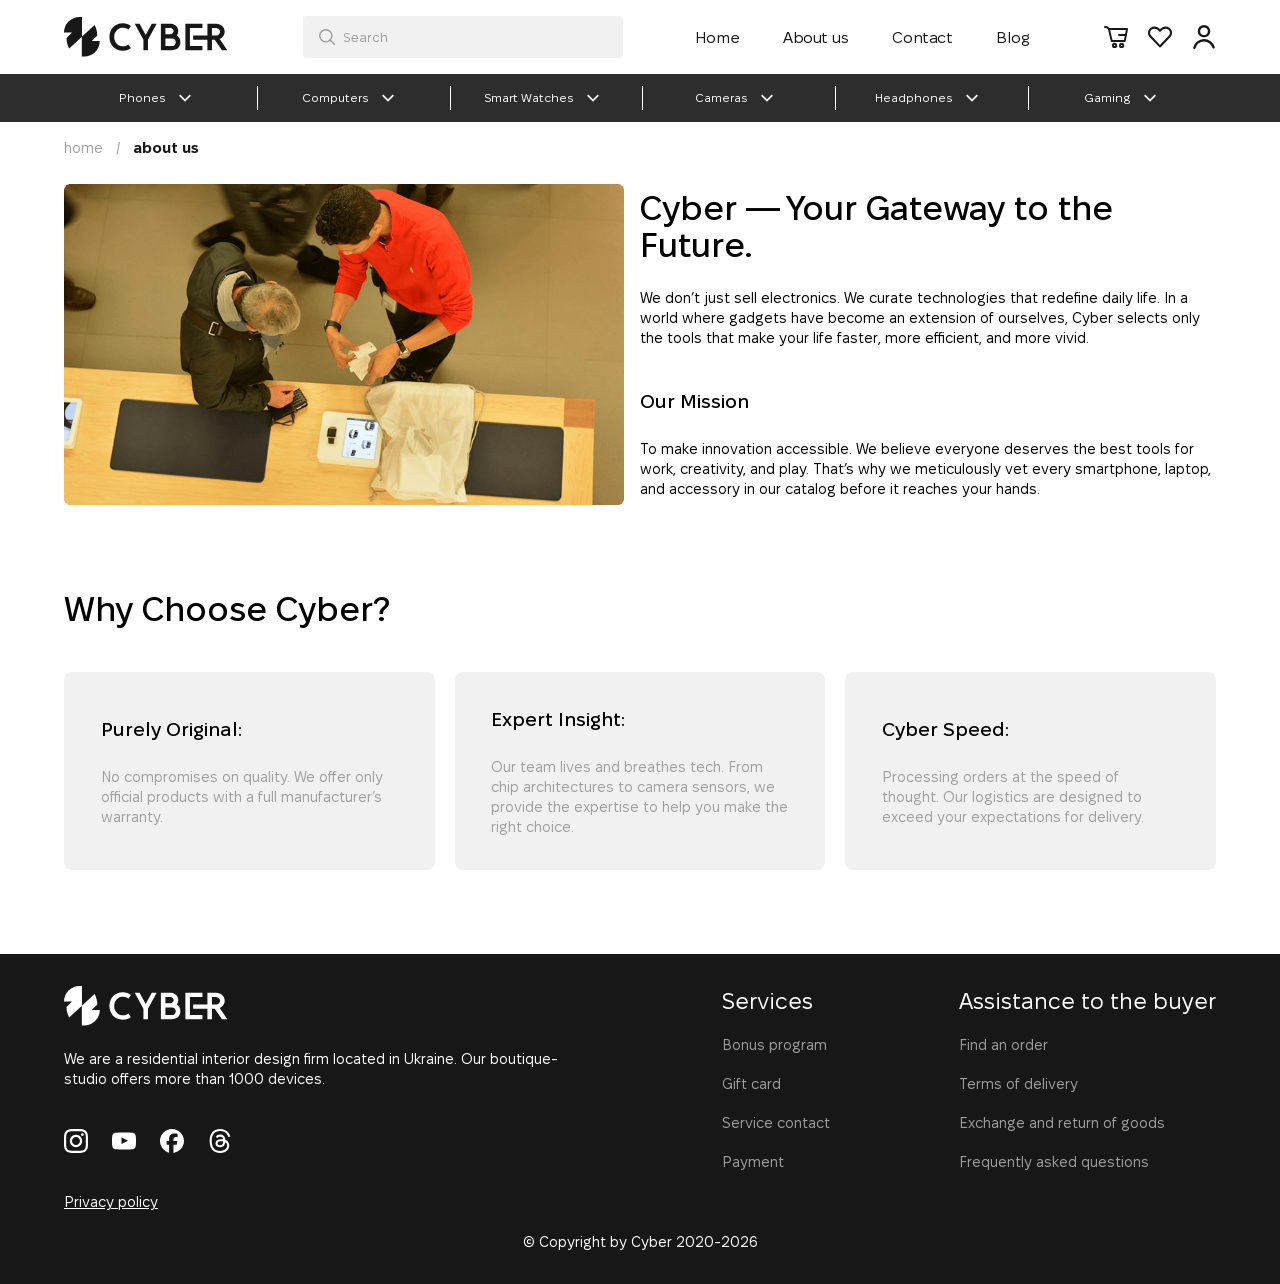
==== commit 646d73ab: "popup-full-ready" ====
--- a/about_us.html
+++ b/about_us.html
@@ -16,6 +16,40 @@
 <body>
     <div class="greybg"></div>
     <div class="dark-bgc"></div>
+    <div class="main-div-in-popup">
+        <img src="img/closepopup.svg" alt="close popup" class="closepopup">
+        <div class="popup">
+            <div class="grid-button-popup">
+                <a class="button-switch active" data-reg="singIn" href="#">Log in</a>
+                <a class="button-switch" data-reg="singUp" href="#">Sing up</a>
+            </div>
+            <form action="#" method="post">
+                <div class="singIn block-reg active">
+                    <div class="padding-bottom-20rem"><label class="label-popup" for="EmailPhone">E-mail or phone</label>
+                    <input class="appearance input-popup" type="text" name="EmailPhone" id="EmailPhone" placeholder="Enter your email or phone"></div>
+                    <div class="padding-bottom-17rem"><label class="label-popup" for="password">Password</label>
+                    <input class="appearance input-popup" type="password" name="password" id="password" placeholder="*********"></div>
+                    <a class="grey-text forgot-password disp-block" href="#">Forgot password?</a>
+                    <button type="submit" class="button-popup disp-block">Log in</button>
+                </div>
+            </form>
+            <form action="#" method="post">
+                <div class="singUp block-reg">
+                    <div class="padding-bottom-20rem"><label class="label-popup" for="firstName">First name</label>
+                    <input class="appearance input-popup" type="text" name="EmailPhone" id="firstName" placeholder="Enter your first name"></div>
+                    <div class="padding-bottom-20rem"><label class="label-popup" for="second-name">second name</label>
+                    <input class="appearance input-popup" type="text" name="EmailPhone" id="second-name" placeholder="Enter your second name"></div>
+                    <div class="padding-bottom-20rem"><label class="label-popup" for="EmailPhone">E-mail or phone</label>
+                    <input class="appearance input-popup" type="text" name="EmailPhone" id="EmailPhone" placeholder="Enter your email or phone"></div>
+                    <div class="padding-bottom-20rem"><label class="label-popup" for="password">Password</label>
+                    <input class="appearance input-popup" type="password" name="password" id="password" placeholder="*********"></div>
+                    <div class="padding-bottom-30rem"><label class="label-popup" for="repeat-password">Repeat password</label>
+                    <input class="appearance input-popup" type="password" name="repeat-password" id="repeat-password" placeholder="*********"></div>
+                    <button type="submit" class="button-popup disp-block">Sign up</button>
+                </div>
+            </form>
+        </div>
+    </div>
     <header class="header">
         <nav class="wrapper">
             <div class="for-aling-items">
@@ -25,11 +59,12 @@
                             <img class="width-one-hunred logo" src="img/logo-head.svg" alt="logo">
                         </picture>
                     </a>
-                    <div class="search disp-flex">
-                        <picture>
-                            <img src="img/search.svg" alt="search">
-                        </picture>
-                        <p>Search</p>
+                    <div class="position-r search-bl disp-flex">
+                        <input class="appearance search-input" type="search" name="search" id="search">
+                        <label class="search position-a" for="search">
+                            <img class="searh-img" src="img/search.svg" alt="search">
+                            Search
+                        </label>
                     </div>
                     <div>
                         <ul class="list-header disp-flex">
@@ -41,9 +76,9 @@
                         </ul>
                     </div>
                     <ul class="icons disp-flex">
-                        <li><a href="#"><img class="svg" src="img/shop-cart.svg" alt="cart"></a></li>
+                        <li><a href="basket.html"><img class="svg" src="img/shop-cart.svg" alt="cart"></a></li>
                         <li><a href="wishlist.html"><img class="svg" src="img/heart.svg" alt="heart"></a></li>
-                        <li><a href="#"><img class="svg" src="img/log-in.svg" alt="log-in"></a></li>
+                        <li><a href="#"><img class="svg svg-log-in" src="img/log-in.svg" alt="log-in"></a></li>
                     </ul>
                     <picture class="for-menu-header"><img src="img/burger.svg" alt="burger"></picture>
                 </div>
@@ -59,7 +94,7 @@
                                 <img class="svg-rotate" src="img/arrow.svg" alt="arrow">
                             </a>
                             <ul class="phones-hover">
-                                <li><a href="product.html">iPhone</a></li>
+                                <li><a href="catalog.html">iPhone</a></li>
                                 <li><a href="#">Samsung</a></li>
                                 <li><a href="#">Xiaomi</a></li>
                                 <li><a href="#">Oppo</a></li>
@@ -212,33 +247,7 @@
             </div>
         </nav>
     </footer>
-    <script>
-        const dark = document.querySelector(".dark-bgc"),
-            grey = document.querySelector(".greybg"),
-            burger = document.querySelector(".for-menu-header"),
-            menu = document.querySelector(".list-header"),
-            cancel = document.querySelector(".cancel"),
-            list = document.querySelector(".phones-hover"),
-            item = document.querySelector(".item-header-relative")
-
-        item.addEventListener("click", function () {
-            list.style.top = "100%"
-            list.style.opacity = "1"
-            grey.style.display = "block"
-        })
-
-        burger.addEventListener("click", function () {
-            menu.style.left = "0";
-            dark.style.display = "block"
-        })
-
-        function cancelBurger() {
-            menu.style.left = "-100%";
-            dark.style.display = "none"
-        }
-        cancel.addEventListener("click", cancelBurger)
-        dark.addEventListener("click", cancelBurger)
-    </script>
+    <script src="js.script"></script>
 </body>
 
 </html>
--- a/css/style.css
+++ b/css/style.css
@@ -1561,6 +1561,7 @@
     justify-content: center;
     grid-column: 1 / 2;
     grid-row: 2 / 3;
+    box-sizing: border-box;
 }
 
 .img-container-two {
@@ -1572,6 +1573,7 @@
     justify-content: center;
     grid-column: 1 / 2;
     grid-row: 1 / 2;
+    box-sizing: border-box;
 }
 
 .img-container-one {
@@ -1583,6 +1585,18 @@
     justify-content: center;
     grid-column: 2 / 4;
     grid-row: 1 / 3;
+    box-sizing: border-box;
+}
+
+.img-container-one img{
+    aspect-ratio: 163/239;
+    object-fit: contain;
+}
+
+.img-container img,
+.img-container-two img{
+    max-height: 272rem;
+    object-fit: contain;
 }
 
 .head-product {
@@ -2183,20 +2197,42 @@
     padding-bottom: 26rem;
 }
 
-.popup {
-    font-size: 20rem;
-    padding: 40rem 50rem;
-    max-width: 515rem;
-    width: 100%;
-    min-height: 30vh;
-    background-color: #FFF;
-    border-radius: 15rem;
+.main-div-in-popup{
     position: fixed;
     left: -200%;
     top: 50%;
     transform: translate(-50%, -50%);
     z-index: 24;
     transition: 0.4s;
+    display: flex; 
+    align-items: flex-start;
+    gap: 11rem;
+    min-width: 15vw;
+}
+
+.popup {
+    font-size: 20rem;
+    padding: 40rem 50rem;
+    min-width: 35vw;
+    width: 100%;
+    min-height: 30vh;
+    background-color: #FFF;
+    border-radius: 15rem;
+}
+
+.closepopup{
+    padding: 12rem;
+    border-radius: 50%;
+    background-color: #fff;
+    max-width: 40rem;
+    order: 2;
+}
+
+.arrow-select{
+    top: 50%;
+    transform: translateY(-50%);
+    right: 20rem;
+    max-width: 11rem;
 }
 
 .button-popup{
@@ -2294,7 +2330,7 @@
     left: 50%;
     top: 50%;
     z-index: 2;
-    width: 75%;
+    width: 60%;
 }
 
 .img-ukr-poshta img,
@@ -2339,6 +2375,7 @@
 .text-payment {
     font-size: 18rem;
     font-weight: 400;
+    color: #9f9f9f;
 }
 
 .order-input {
@@ -2348,10 +2385,31 @@
     border: 1px solid #9f9f9f;
 }
 
+.mask-label{
+    right: 0;
+    top: 0;
+    width: 100%;
+    height: 100%;
+}
+
 .order-input:checked {
     border: 2px solid #fff;
     outline: 1px solid #171717;
     background: #171717;
+}
+
+.border-payment{
+    padding: 18rem 24rem;
+    border-radius: 5rem;
+    border: 1px solid #9F9F9F;
+}
+
+.border-payment:has(.order-input:checked){
+    border: 1px solid #171717;
+}
+
+.order-input:checked + .text-payment{
+    color: #171717;
 }
 
 .comment {
@@ -2688,6 +2746,7 @@
         transition: 0.4s;
         overflow: auto;
         padding: 0 10px 0 0;
+        z-index: 1;
     }
 
     .grid-catalog-page {
